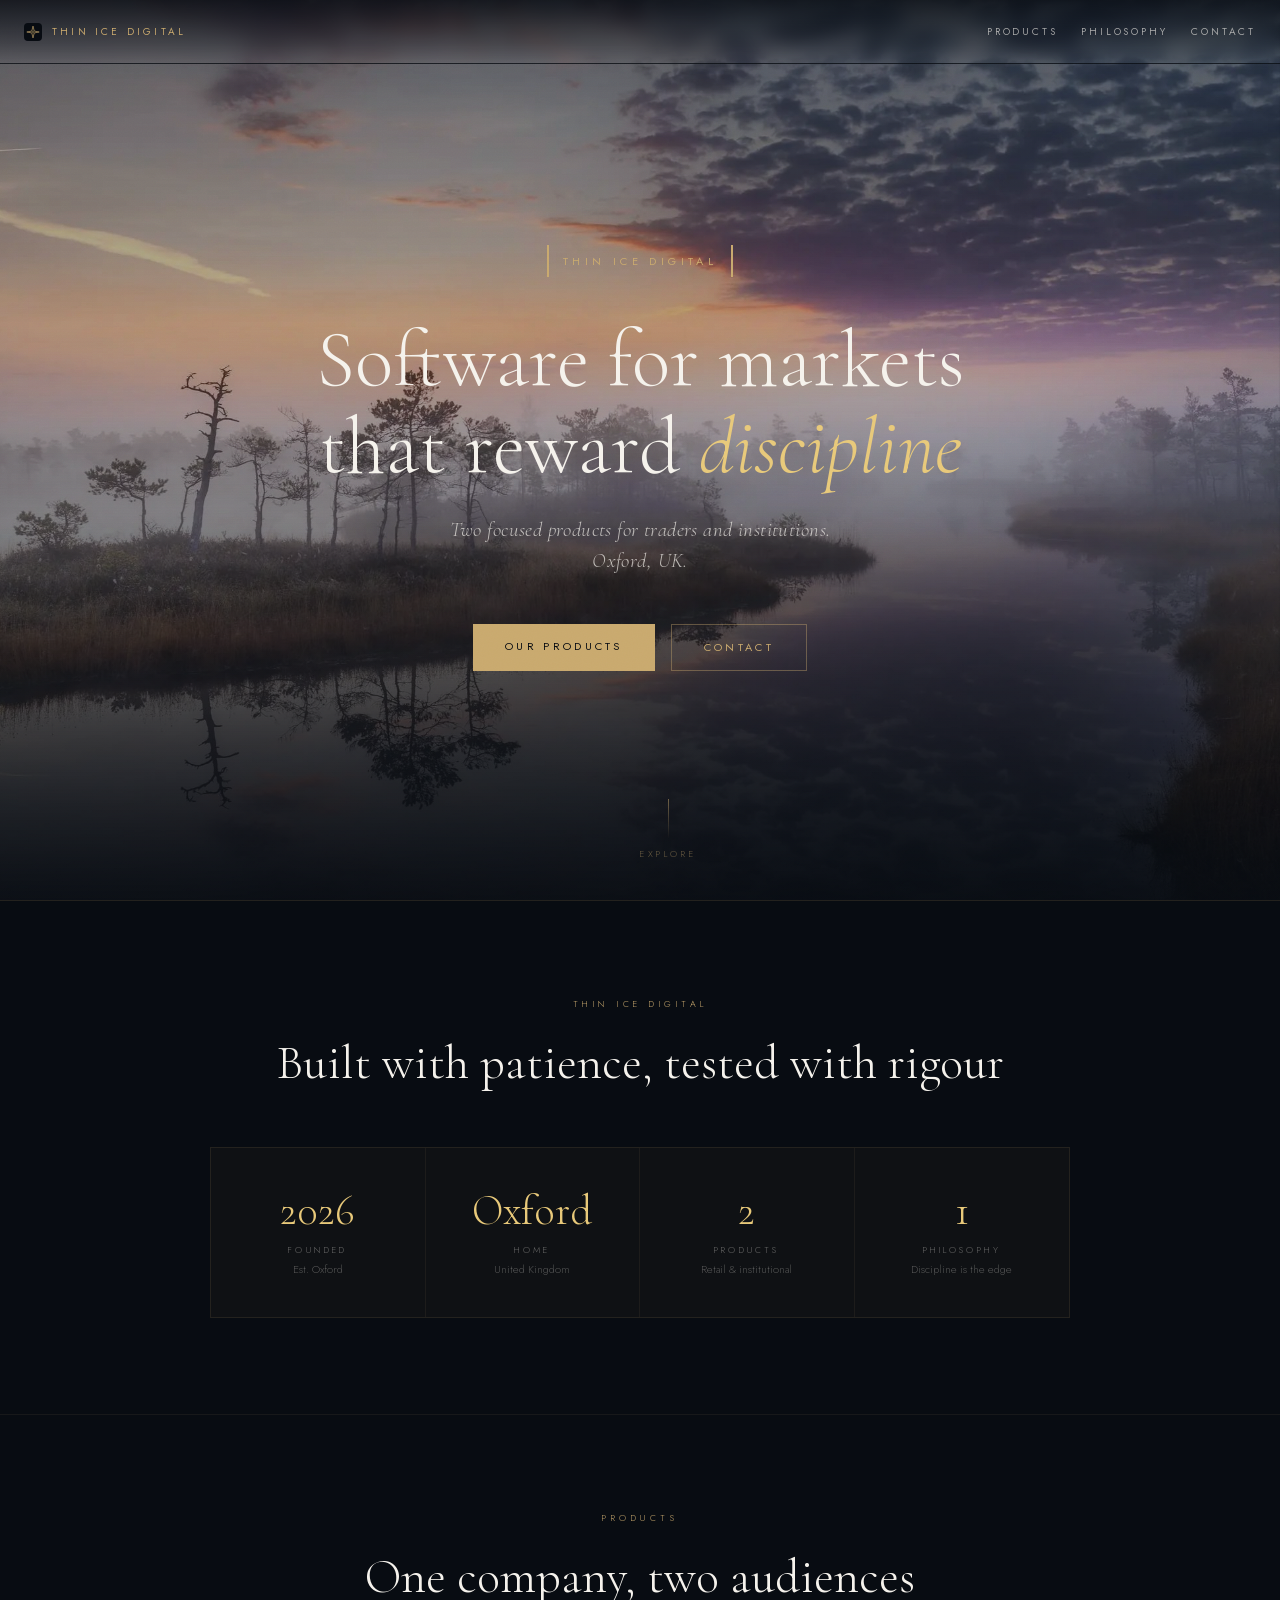
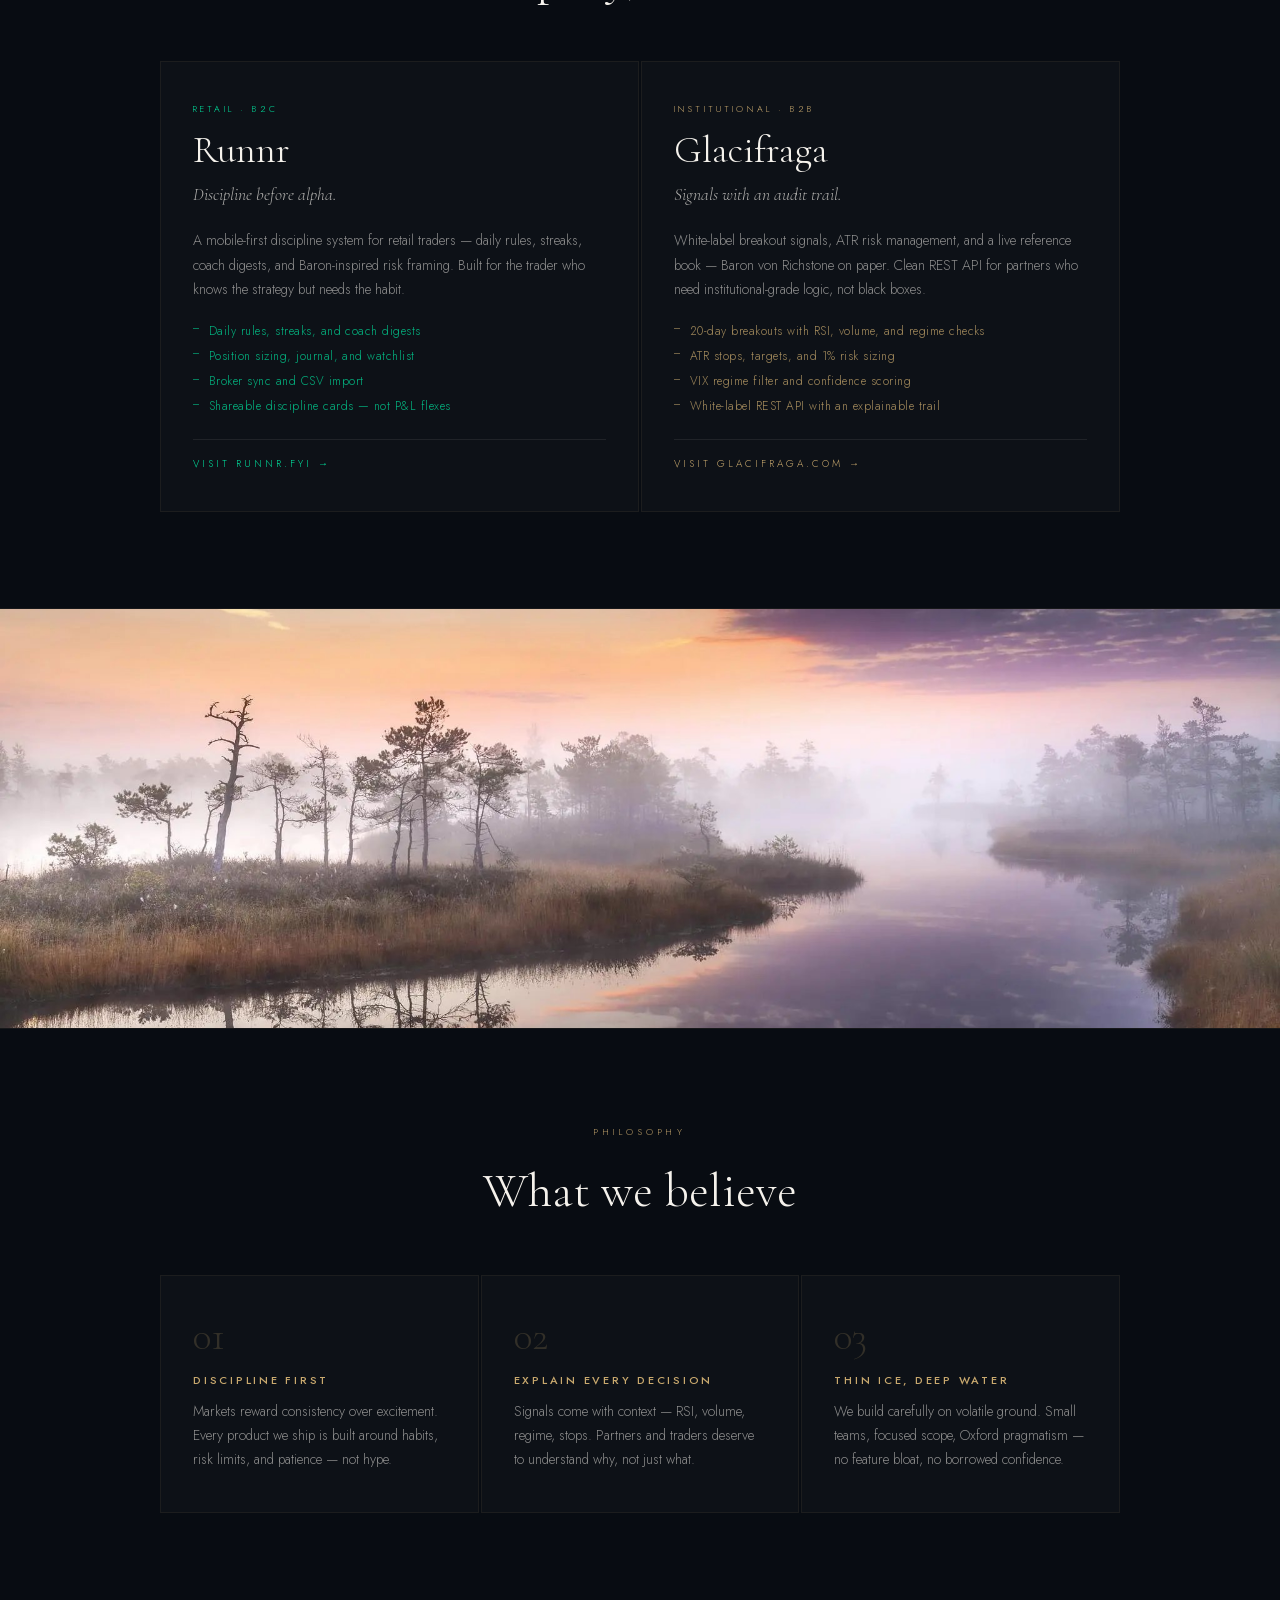
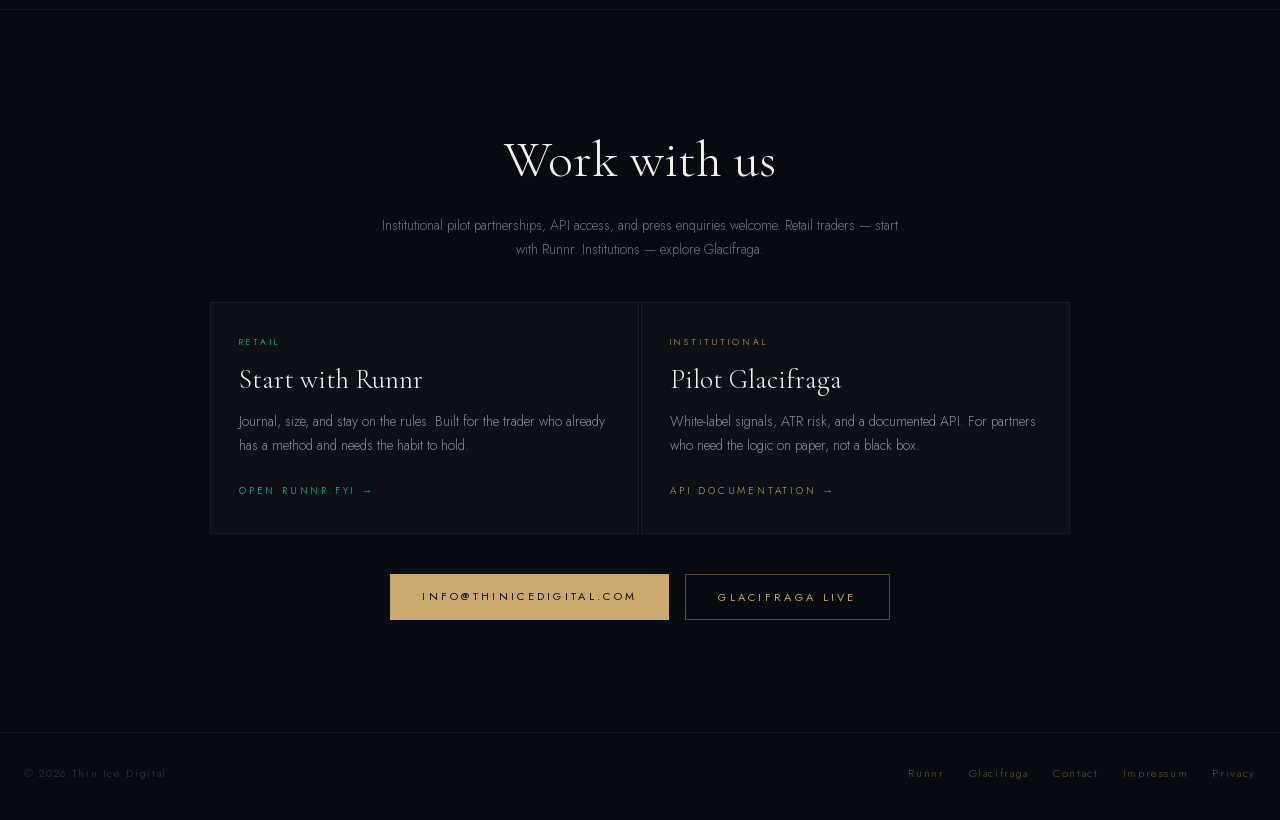
==== index.html @ bef0aa99 "Point Glacifraga links at glacifraga.com Replace the Railway staging hostname with the new product d" ====
<!DOCTYPE html>
<html lang="en">
<head>
<meta charset="UTF-8">
<meta name="viewport" content="width=device-width, initial-scale=1.0">
<title>Thin Ice Digital — Software for markets that reward discipline</title>
<meta name="description" content="Thin Ice Digital — Oxford, UK. Software for markets that reward discipline. Runnr for retail traders, Glacifraga for institutions.">
<link rel="canonical" href="https://thinicedigital.com/">
<meta name="theme-color" content="#080c12">
<meta property="og:type" content="website">
<meta property="og:site_name" content="Thin Ice Digital">
<meta property="og:title" content="Thin Ice Digital">
<meta property="og:description" content="Software for markets that reward discipline. Two focused products for traders and institutions. Oxford, UK.">
<meta property="og:url" content="https://thinicedigital.com/">
<meta property="og:image" content="https://thinicedigital.com/assets/kemeru-hero.png">
<meta name="twitter:card" content="summary_large_image">
<meta name="twitter:title" content="Thin Ice Digital">
<meta name="twitter:description" content="Software for markets that reward discipline. Runnr for retail traders, Glacifraga for institutions.">
<meta name="twitter:image" content="https://thinicedigital.com/assets/kemeru-hero.png">
<link rel="icon" href="assets/favicon.svg" type="image/svg+xml">
<link rel="apple-touch-icon" href="assets/favicon.svg">
<link rel="stylesheet" href="css/fonts.css">
<link rel="stylesheet" href="css/site.css">
<script type="application/ld+json">
{
  "@context": "https://schema.org",
  "@type": "Organization",
  "name": "Thin Ice Digital",
  "url": "https://thinicedigital.com",
  "email": "info@thinicedigital.com",
  "address": {
    "@type": "PostalAddress",
    "addressLocality": "Oxford",
    "addressCountry": "GB"
  },
  "description": "Software for markets that reward discipline. Runnr for retail traders, Glacifraga for institutions.",
  "sameAs": ["https://runnr.fyi", "https://glacifraga.com"]
}
</script>
</head>
<body>
<a class="skip" href="#main">Skip to content</a>
<div class="grain" aria-hidden="true"></div>

<header class="site-header">
  <a class="brand" href="index.html">
    <span class="brand-mark" aria-hidden="true"></span>
    <span class="brand-text">Thin Ice Digital</span>
  </a>
  <nav class="site-nav" aria-label="Primary">
    <a href="#products">Products</a>
    <a href="#philosophy">Philosophy</a>
    <a href="#contact">Contact</a>
  </nav>
</header>

<main id="main">
<div class="hero">
  <div class="hero-bg" style="background-image:url('assets/kemeru-hero.png')"></div>
  <div class="hero-overlay"></div>
  <div class="hero-content">
    <div class="logo-line">
      <div class="logo-mark"></div>
      <div class="logo-text">Thin Ice Digital</div>
      <div class="logo-mark"></div>
    </div>
    <h1>Software for markets<br>that reward <em>discipline</em></h1>
    <p class="tagline">Two focused products for traders and institutions.<br>Oxford, UK.</p>
    <div class="cta-row">
      <a href="#products" class="btn-primary">Our Products</a>
      <a href="mailto:info@thinicedigital.com" class="btn-secondary">Contact</a>
    </div>
  </div>
  <div class="scroll-hint">
    <div class="scroll-line"></div>
    <span>Explore</span>
  </div>
</div>

<section class="stats-section">
  <p class="section-label">Thin Ice Digital</p>
  <h2 class="section-title">Built with patience, tested with rigour</h2>
  <div class="stats-grid">
    <div class="stat-card">
      <div class="stat-value">2026</div>
      <div class="stat-label">Founded</div>
      <div class="stat-sub">Est. Oxford</div>
    </div>
    <div class="stat-card">
      <div class="stat-value">Oxford</div>
      <div class="stat-label">Home</div>
      <div class="stat-sub">United Kingdom</div>
    </div>
    <div class="stat-card">
      <div class="stat-value">2</div>
      <div class="stat-label">Products</div>
      <div class="stat-sub">Retail &amp; institutional</div>
    </div>
    <div class="stat-card">
      <div class="stat-value">1</div>
      <div class="stat-label">Philosophy</div>
      <div class="stat-sub">Discipline is the edge</div>
    </div>
  </div>
</section>

<section class="products-section" id="products">
  <p class="section-label">Products</p>
  <h2 class="section-title">One company, two audiences</h2>
  <div class="products-grid">
    <article class="product-card runnr">
      <div class="product-audience">Retail · B2C</div>
      <h3 class="product-name">Runnr</h3>
      <p class="product-tagline">Discipline before alpha.</p>
      <p class="product-desc">A mobile-first discipline system for retail traders — daily rules, streaks, coach digests, and Baron-inspired risk framing. Built for the trader who knows the strategy but needs the habit.</p>
      <ul class="feature-list">
        <li>Daily rules, streaks, and coach digests</li>
        <li>Position sizing, journal, and watchlist</li>
        <li>Broker sync and CSV import</li>
        <li>Shareable discipline cards — not P&amp;L flexes</li>
      </ul>
      <a href="https://runnr.fyi" class="product-link" target="_blank" rel="noopener">Visit runnr.fyi →</a>
    </article>
    <article class="product-card glacifraga">
      <div class="product-audience">Institutional · B2B</div>
      <h3 class="product-name">Glacifraga</h3>
      <p class="product-tagline">Signals with an audit trail.</p>
      <p class="product-desc">White-label breakout signals, ATR risk management, and a live reference book — Baron von Richstone on paper. Clean REST API for partners who need institutional-grade logic, not black boxes.</p>
      <ul class="feature-list">
        <li>20-day breakouts with RSI, volume, and regime checks</li>
        <li>ATR stops, targets, and 1% risk sizing</li>
        <li>VIX regime filter and confidence scoring</li>
        <li>White-label REST API with an explainable trail</li>
      </ul>
      <a href="https://glacifraga.com" class="product-link" target="_blank" rel="noopener">Visit glacifraga.com →</a>
    </article>
  </div>
</section>

<section class="visual-band" aria-label="Ķemeru tīreļa purvs">
  <div class="visual-band-bg" style="background-image:url('assets/kemeru-hero.png')"></div>
</section>

<section class="philosophy-section" id="philosophy">
  <p class="section-label">Philosophy</p>
  <h2 class="section-title">What we believe</h2>
  <div class="philosophy-grid">
    <div class="philosophy-card">
      <div class="philosophy-number">01</div>
      <div class="philosophy-title">Discipline first</div>
      <p class="philosophy-desc">Markets reward consistency over excitement. Every product we ship is built around habits, risk limits, and patience — not hype.</p>
    </div>
    <div class="philosophy-card">
      <div class="philosophy-number">02</div>
      <div class="philosophy-title">Explain every decision</div>
      <p class="philosophy-desc">Signals come with context — RSI, volume, regime, stops. Partners and traders deserve to understand why, not just what.</p>
    </div>
    <div class="philosophy-card">
      <div class="philosophy-number">03</div>
      <div class="philosophy-title">Thin ice, deep water</div>
      <p class="philosophy-desc">We build carefully on volatile ground. Small teams, focused scope, Oxford pragmatism — no feature bloat, no borrowed confidence.</p>
    </div>
  </div>
</section>

<section class="cta-section" id="contact">
  <h2>Work with us</h2>
  <p>Institutional pilot partnerships, API access, and press enquiries welcome. Retail traders — start with Runnr. Institutions — explore Glacifraga.</p>
  <div class="lanes">
    <article class="lane retail">
      <div class="lane-kicker">Retail</div>
      <h3>Start with Runnr</h3>
      <p>Journal, size, and stay on the rules. Built for the trader who already has a method and needs the habit to hold.</p>
      <a class="lane-link" href="https://runnr.fyi" target="_blank" rel="noopener">Open runnr.fyi →</a>
    </article>
    <article class="lane inst">
      <div class="lane-kicker">Institutional</div>
      <h3>Pilot Glacifraga</h3>
      <p>White-label signals, ATR risk, and a documented API. For partners who need the logic on paper, not a black box.</p>
      <a class="lane-link" href="https://glacifraga.com/docs" target="_blank" rel="noopener">API documentation →</a>
    </article>
  </div>
  <div class="cta-row is-static">
    <a href="mailto:info@thinicedigital.com" class="btn-primary">info@thinicedigital.com</a>
    <a href="https://glacifraga.com" class="btn-secondary" target="_blank" rel="noopener">Glacifraga live</a>
  </div>
</section>
</main>

<footer>
  <span>&copy; 2026 Thin Ice Digital</span>
  <div class="footer-links">
    <a href="https://runnr.fyi" target="_blank" rel="noopener">Runnr</a>
    <a href="https://glacifraga.com" target="_blank" rel="noopener">Glacifraga</a>
    <a href="mailto:info@thinicedigital.com">Contact</a>
    <a href="impressum.html">Impressum</a>
    <a href="privacy.html">Privacy</a>
  </div>
</footer>

</body>
</html>
---- css/fonts.css ----
/* latin-ext */
@font-face {
  font-family: 'Cormorant Garamond';
  font-style: italic;
  font-weight: 300;
  font-display: swap;
  src: url(../fonts/cormorant-300-italic-latin-ext.woff2) format('woff2');
  unicode-range: U+0100-02BA, U+02BD-02C5, U+02C7-02CC, U+02CE-02D7, U+02DD-02FF, U+0304, U+0308, U+0329, U+1D00-1DBF, U+1E00-1E9F, U+1EF2-1EFF, U+2020, U+20A0-20AB, U+20AD-20C0, U+2113, U+2C60-2C7F, U+A720-A7FF;
}
/* latin */
@font-face {
  font-family: 'Cormorant Garamond';
  font-style: italic;
  font-weight: 300;
  font-display: swap;
  src: url(../fonts/cormorant-300-italic-latin.woff2) format('woff2');
  unicode-range: U+0000-00FF, U+0131, U+0152-0153, U+02BB-02BC, U+02C6, U+02DA, U+02DC, U+0304, U+0308, U+0329, U+2000-206F, U+20AC, U+2122, U+2191, U+2193, U+2212, U+2215, U+FEFF, U+FFFD;
}
/* latin-ext */
@font-face {
  font-family: 'Cormorant Garamond';
  font-style: italic;
  font-weight: 400;
  font-display: swap;
  src: url(../fonts/cormorant-400-italic-latin-ext.woff2) format('woff2');
  unicode-range: U+0100-02BA, U+02BD-02C5, U+02C7-02CC, U+02CE-02D7, U+02DD-02FF, U+0304, U+0308, U+0329, U+1D00-1DBF, U+1E00-1E9F, U+1EF2-1EFF, U+2020, U+20A0-20AB, U+20AD-20C0, U+2113, U+2C60-2C7F, U+A720-A7FF;
}
/* latin */
@font-face {
  font-family: 'Cormorant Garamond';
  font-style: italic;
  font-weight: 400;
  font-display: swap;
  src: url(../fonts/cormorant-400-italic-latin.woff2) format('woff2');
  unicode-range: U+0000-00FF, U+0131, U+0152-0153, U+02BB-02BC, U+02C6, U+02DA, U+02DC, U+0304, U+0308, U+0329, U+2000-206F, U+20AC, U+2122, U+2191, U+2193, U+2212, U+2215, U+FEFF, U+FFFD;
}
/* latin-ext */
@font-face {
  font-family: 'Cormorant Garamond';
  font-style: normal;
  font-weight: 300;
  font-display: swap;
  src: url(../fonts/cormorant-300-latin-ext.woff2) format('woff2');
  unicode-range: U+0100-02BA, U+02BD-02C5, U+02C7-02CC, U+02CE-02D7, U+02DD-02FF, U+0304, U+0308, U+0329, U+1D00-1DBF, U+1E00-1E9F, U+1EF2-1EFF, U+2020, U+20A0-20AB, U+20AD-20C0, U+2113, U+2C60-2C7F, U+A720-A7FF;
}
/* latin */
@font-face {
  font-family: 'Cormorant Garamond';
  font-style: normal;
  font-weight: 300;
  font-display: swap;
  src: url(../fonts/cormorant-300-latin.woff2) format('woff2');
  unicode-range: U+0000-00FF, U+0131, U+0152-0153, U+02BB-02BC, U+02C6, U+02DA, U+02DC, U+0304, U+0308, U+0329, U+2000-206F, U+20AC, U+2122, U+2191, U+2193, U+2212, U+2215, U+FEFF, U+FFFD;
}
/* latin-ext */
@font-face {
  font-family: 'Cormorant Garamond';
  font-style: normal;
  font-weight: 400;
  font-display: swap;
  src: url(../fonts/cormorant-400-latin-ext.woff2) format('woff2');
  unicode-range: U+0100-02BA, U+02BD-02C5, U+02C7-02CC, U+02CE-02D7, U+02DD-02FF, U+0304, U+0308, U+0329, U+1D00-1DBF, U+1E00-1E9F, U+1EF2-1EFF, U+2020, U+20A0-20AB, U+20AD-20C0, U+2113, U+2C60-2C7F, U+A720-A7FF;
}
/* latin */
@font-face {
  font-family: 'Cormorant Garamond';
  font-style: normal;
  font-weight: 400;
  font-display: swap;
  src: url(../fonts/cormorant-400-latin.woff2) format('woff2');
  unicode-range: U+0000-00FF, U+0131, U+0152-0153, U+02BB-02BC, U+02C6, U+02DA, U+02DC, U+0304, U+0308, U+0329, U+2000-206F, U+20AC, U+2122, U+2191, U+2193, U+2212, U+2215, U+FEFF, U+FFFD;
}
/* latin-ext */
@font-face {
  font-family: 'Cormorant Garamond';
  font-style: normal;
  font-weight: 600;
  font-display: swap;
  src: url(../fonts/cormorant-600-latin-ext.woff2) format('woff2');
  unicode-range: U+0100-02BA, U+02BD-02C5, U+02C7-02CC, U+02CE-02D7, U+02DD-02FF, U+0304, U+0308, U+0329, U+1D00-1DBF, U+1E00-1E9F, U+1EF2-1EFF, U+2020, U+20A0-20AB, U+20AD-20C0, U+2113, U+2C60-2C7F, U+A720-A7FF;
}
/* latin */
@font-face {
  font-family: 'Cormorant Garamond';
  font-style: normal;
  font-weight: 600;
  font-display: swap;
  src: url(../fonts/cormorant-600-latin.woff2) format('woff2');
  unicode-range: U+0000-00FF, U+0131, U+0152-0153, U+02BB-02BC, U+02C6, U+02DA, U+02DC, U+0304, U+0308, U+0329, U+2000-206F, U+20AC, U+2122, U+2191, U+2193, U+2212, U+2215, U+FEFF, U+FFFD;
}
/* latin-ext */
@font-face {
  font-family: 'Jost';
  font-style: normal;
  font-weight: 300;
  font-display: swap;
  src: url(../fonts/jost-300-latin-ext.woff2) format('woff2');
  unicode-range: U+0100-02BA, U+02BD-02C5, U+02C7-02CC, U+02CE-02D7, U+02DD-02FF, U+0304, U+0308, U+0329, U+1D00-1DBF, U+1E00-1E9F, U+1EF2-1EFF, U+2020, U+20A0-20AB, U+20AD-20C0, U+2113, U+2C60-2C7F, U+A720-A7FF;
}
/* latin */
@font-face {
  font-family: 'Jost';
  font-style: normal;
  font-weight: 300;
  font-display: swap;
  src: url(../fonts/jost-300-latin.woff2) format('woff2');
  unicode-range: U+0000-00FF, U+0131, U+0152-0153, U+02BB-02BC, U+02C6, U+02DA, U+02DC, U+0304, U+0308, U+0329, U+2000-206F, U+20AC, U+2122, U+2191, U+2193, U+2212, U+2215, U+FEFF, U+FFFD;
}
/* latin-ext */
@font-face {
  font-family: 'Jost';
  font-style: normal;
  font-weight: 400;
  font-display: swap;
  src: url(../fonts/jost-400-latin-ext.woff2) format('woff2');
  unicode-range: U+0100-02BA, U+02BD-02C5, U+02C7-02CC, U+02CE-02D7, U+02DD-02FF, U+0304, U+0308, U+0329, U+1D00-1DBF, U+1E00-1E9F, U+1EF2-1EFF, U+2020, U+20A0-20AB, U+20AD-20C0, U+2113, U+2C60-2C7F, U+A720-A7FF;
}
/* latin */
@font-face {
  font-family: 'Jost';
  font-style: normal;
  font-weight: 400;
  font-display: swap;
  src: url(../fonts/jost-400-latin.woff2) format('woff2');
  unicode-range: U+0000-00FF, U+0131, U+0152-0153, U+02BB-02BC, U+02C6, U+02DA, U+02DC, U+0304, U+0308, U+0329, U+2000-206F, U+20AC, U+2122, U+2191, U+2193, U+2212, U+2215, U+FEFF, U+FFFD;
}
/* latin-ext */
@font-face {
  font-family: 'Jost';
  font-style: normal;
  font-weight: 500;
  font-display: swap;
  src: url(../fonts/jost-500-latin-ext.woff2) format('woff2');
  unicode-range: U+0100-02BA, U+02BD-02C5, U+02C7-02CC, U+02CE-02D7, U+02DD-02FF, U+0304, U+0308, U+0329, U+1D00-1DBF, U+1E00-1E9F, U+1EF2-1EFF, U+2020, U+20A0-20AB, U+20AD-20C0, U+2113, U+2C60-2C7F, U+A720-A7FF;
}
/* latin */
@font-face {
  font-family: 'Jost';
  font-style: normal;
  font-weight: 500;
  font-display: swap;
  src: url(../fonts/jost-500-latin.woff2) format('woff2');
  unicode-range: U+0000-00FF, U+0131, U+0152-0153, U+02BB-02BC, U+02C6, U+02DA, U+02DC, U+0304, U+0308, U+0329, U+2000-206F, U+20AC, U+2122, U+2191, U+2193, U+2212, U+2215, U+FEFF, U+FFFD;
}
---- css/site.css ----
*,*::before,*::after{margin:0;padding:0;box-sizing:border-box}
:root{
  --gold:#C9A96E;
  --gold-light:#E8C97A;
  --gold-dim:rgba(201,169,110,0.15);
  --gold-line:rgba(201,169,110,0.14);
  --white:#F5F2EC;
  --white-dim:rgba(245,242,236,0.7);
  --muted:rgba(245,242,236,0.55);
  --faint:rgba(245,242,236,0.28);
  --runnr:#00e5a0;
  --bg:#080c12;
  --header-h:64px;
}
html{scroll-behavior:smooth}
body{
  font-family:"Jost",sans-serif;
  font-weight:300;
  background:var(--bg);
  color:var(--white);
  min-height:100vh;
  overflow-x:hidden;
  line-height:1.5;
}
img{max-width:100%;display:block}
a{color:inherit}
.skip{
  position:absolute;
  left:1rem;top:-40px;
  background:var(--gold);
  color:var(--bg);
  padding:8px 14px;
  z-index:100;
  font-size:12px;
  letter-spacing:0.12em;
  text-transform:uppercase;
  text-decoration:none;
}
.skip:focus{top:1rem}
.grain{
  position:fixed;inset:0;
  pointer-events:none;
  z-index:25;
  opacity:0.045;
  mix-blend-mode:overlay;
  background-image:url("data:image/svg+xml;utf8,<svg xmlns='http://www.w3.org/2000/svg' width='180' height='180'><filter id='n'><feTurbulence type='fractalNoise' baseFrequency='0.8' numOctaves='2' stitchTiles='stitch'/></filter><rect width='100%' height='100%' filter='url(%23n)'/></svg>");
}
.site-header{
  position:fixed;top:0;left:0;right:0;
  z-index:30;
  height:var(--header-h);
  display:flex;
  align-items:center;
  justify-content:space-between;
  padding:0 1.5rem;
  background:linear-gradient(to bottom,rgba(8,12,18,0.78),rgba(8,12,18,0.28) 70%,transparent);
  backdrop-filter:blur(8px);
  -webkit-backdrop-filter:blur(8px);
  border-bottom:1px solid transparent;
}
body:has(.page-main) .site-header{
  background:rgba(8,12,18,0.94);
  border-bottom:1px solid var(--gold-line);
}
.brand{
  display:flex;align-items:center;gap:10px;
  text-decoration:none;color:var(--gold);
}
.brand-mark{
  width:18px;height:18px;
  background:url("../assets/favicon.svg") center/contain no-repeat;
}
.brand-text{
  font-size:10px;font-weight:400;
  letter-spacing:0.32em;text-transform:uppercase;
}
.site-nav{display:flex;align-items:center;gap:1.5rem}
.site-nav a{
  font-size:10px;font-weight:400;
  letter-spacing:0.28em;text-transform:uppercase;
  color:rgba(245,242,236,0.62);
  text-decoration:none;
  transition:color 0.2s;
}
.site-nav a:hover,.site-nav a:focus-visible{color:var(--gold)}
.hero{
  position:relative;
  min-height:100vh;
  display:flex;flex-direction:column;
  justify-content:center;align-items:center;
  text-align:center;
  padding:calc(var(--header-h) + 2rem) 2rem 5rem;
}
.hero-bg{
  position:fixed;inset:0;
  background-size:cover;
  background-position:center 32%;
  z-index:0;
}
.hero-overlay{
  position:fixed;inset:0;
  background:linear-gradient(to bottom,
    rgba(8,12,18,0.48) 0%,
    rgba(8,12,18,0.28) 36%,
    rgba(8,12,18,0.68) 72%,
    rgba(8,12,18,0.97) 100%);
  z-index:1;
}
.hero-content{position:relative;z-index:2;max-width:780px}
.logo-line{
  display:flex;align-items:center;justify-content:center;gap:14px;
  margin-bottom:2.5rem;
  opacity:0;animation:fadeUp 1.2s ease forwards 0.3s;
}
.logo-mark{width:2px;height:32px;background:var(--gold)}
.logo-text{
  font-weight:400;font-size:11px;
  letter-spacing:0.4em;text-transform:uppercase;color:var(--gold);
}
h1{
  font-family:"Cormorant Garamond",serif;
  font-weight:300;
  font-size:clamp(2.6rem,6.5vw,5rem);
  line-height:1.08;
  color:var(--white);
  margin-bottom:1.5rem;
  opacity:0;animation:fadeUp 1.2s ease forwards 0.6s;
}
h1 em{font-style:italic;color:var(--gold-light)}
.tagline{
  font-family:"Cormorant Garamond",serif;
  font-style:italic;font-weight:300;
  font-size:clamp(1rem,2vw,1.3rem);
  color:var(--white-dim);
  margin-bottom:3rem;
  letter-spacing:0.02em;
  opacity:0;animation:fadeUp 1.2s ease forwards 0.9s;
}
.cta-row{
  display:flex;gap:1rem;justify-content:center;flex-wrap:wrap;
  opacity:0;animation:fadeUp 1.2s ease forwards 1.2s;
}
.cta-row.is-static{opacity:1;animation:none}
.btn-primary,.btn-secondary{
  font-family:"Jost",sans-serif;
  font-size:11px;font-weight:400;
  letter-spacing:0.3em;text-transform:uppercase;
  padding:14px 32px;
  cursor:pointer;text-decoration:none;
  display:inline-block;
  transition:background 0.3s,border-color 0.3s,transform 0.2s,color 0.3s;
}
.btn-primary{
  color:#080c12;background:var(--gold);border:none;
}
.btn-primary:hover,.btn-primary:focus-visible{
  background:var(--gold-light);transform:translateY(-1px);
}
.btn-secondary{
  color:var(--gold);background:transparent;
  border:1px solid rgba(201,169,110,0.4);
}
.btn-secondary:hover,.btn-secondary:focus-visible{
  border-color:var(--gold);background:var(--gold-dim);transform:translateY(-1px);
}
.scroll-hint{
  position:absolute;bottom:2.5rem;left:50%;
  transform:translateX(-50%);
  z-index:2;
  display:flex;flex-direction:column;align-items:center;gap:8px;
  opacity:0;animation:fadeUp 1.2s ease forwards 2s;
}
.scroll-hint span{
  font-size:9px;letter-spacing:0.4em;text-transform:uppercase;
  color:rgba(201,169,110,0.5);
}
.scroll-line{
  width:1px;height:40px;
  background:linear-gradient(to bottom,rgba(201,169,110,0.5),transparent);
  animation:scrollPulse 2s ease-in-out infinite;
}
section{position:relative;z-index:2;background:var(--bg)}
.section-label{
  font-size:9px;letter-spacing:0.5em;text-transform:uppercase;
  color:var(--gold);text-align:center;margin-bottom:1rem;
}
.section-title{
  font-family:"Cormorant Garamond",serif;
  font-weight:300;
  font-size:clamp(2rem,4vw,3rem);
  text-align:center;color:var(--white);margin-bottom:3rem;
}
.stats-section{padding:6rem 2rem;border-top:1px solid var(--gold-line)}
.stats-grid{
  display:grid;
  grid-template-columns:repeat(4,1fr);
  max-width:860px;margin:0 auto;
  border:1px solid var(--gold-line);
}
.stat-card{
  padding:2.5rem 1.5rem;text-align:center;
  background:rgba(201,169,110,0.03);
  border-right:1px solid rgba(201,169,110,0.08);
  transition:background 0.3s;
}
.stat-card:last-child{border-right:none}
.stat-card:hover{background:rgba(201,169,110,0.07)}
.stat-value{
  font-family:"Cormorant Garamond",serif;font-weight:300;
  font-size:clamp(1.8rem,4vw,2.6rem);
  color:var(--gold-light);line-height:1.15;margin-bottom:0.5rem;
}
.stat-label{
  font-size:9px;letter-spacing:0.35em;text-transform:uppercase;
  color:rgba(245,242,236,0.4);
}
.stat-sub{font-size:11px;color:rgba(245,242,236,0.3);margin-top:4px}
.products-section{padding:6rem 2rem;border-top:1px solid rgba(201,169,110,0.08)}
.products-grid{
  display:grid;
  grid-template-columns:repeat(auto-fit,minmax(280px,1fr));
  gap:2px;max-width:960px;margin:0 auto;
}
.product-card{
  padding:2.5rem 2rem;
  background:rgba(245,242,236,0.02);
  border:1px solid rgba(201,169,110,0.08);
  transition:background 0.3s,border-color 0.3s,transform 0.25s;
  display:flex;flex-direction:column;min-height:360px;
}
.product-card:hover{transform:translateY(-2px)}
.product-card.runnr:hover{border-color:rgba(0,229,160,0.35);background:rgba(0,229,160,0.04)}
.product-card.glacifraga:hover{border-color:rgba(201,169,110,0.35);background:rgba(201,169,110,0.05)}
.product-audience{font-size:9px;letter-spacing:0.35em;text-transform:uppercase;margin-bottom:1rem}
.product-card.runnr .product-audience{color:var(--runnr)}
.product-card.glacifraga .product-audience{color:var(--gold)}
.product-name{
  font-family:"Cormorant Garamond",serif;
  font-size:2.4rem;font-weight:300;line-height:1;margin-bottom:0.75rem;
}
.product-tagline{
  font-family:"Cormorant Garamond",serif;font-style:italic;
  color:var(--white-dim);margin-bottom:1.25rem;font-size:1.1rem;
}
.product-desc{
  font-size:14px;line-height:1.75;color:var(--muted);margin-bottom:1.25rem;
}
.feature-list{
  list-style:none;margin:0 0 1.5rem;
  display:flex;flex-direction:column;gap:0.45rem;flex:1;
}
.feature-list li{
  font-size:12px;letter-spacing:0.04em;color:rgba(245,242,236,0.5);
  padding-left:1rem;position:relative;
}
.feature-list li::before{
  content:"";position:absolute;left:0;top:0.55em;
  width:6px;height:1px;background:currentColor;opacity:0.7;
}
.product-card.runnr .feature-list li{color:rgba(0,229,160,0.72)}
.product-card.glacifraga .feature-list li{color:rgba(201,169,110,0.75)}
.product-link{
  font-size:10px;letter-spacing:0.3em;text-transform:uppercase;
  text-decoration:none;align-self:flex-start;
  padding-top:1rem;border-top:1px solid rgba(245,242,236,0.08);width:100%;
}
.product-card.runnr .product-link{color:var(--runnr)}
.product-card.glacifraga .product-link{color:var(--gold)}
.visual-band{
  position:relative;padding:0;
  border-top:1px solid rgba(201,169,110,0.08);
  overflow:hidden;min-height:420px;
}
.visual-band-bg{
  position:absolute;inset:0;
  background-size:cover;background-position:center 60%;
}
.philosophy-section{padding:6rem 2rem;border-top:1px solid rgba(201,169,110,0.08)}
.philosophy-grid{
  display:grid;grid-template-columns:repeat(auto-fit,minmax(220px,1fr));
  gap:2px;max-width:960px;margin:0 auto;
}
.philosophy-card{
  padding:2.5rem 2rem;
  background:rgba(245,242,236,0.02);
  border:1px solid rgba(201,169,110,0.08);
}
.philosophy-number{
  font-family:"Cormorant Garamond",serif;font-size:2.5rem;font-weight:300;
  color:rgba(201,169,110,0.2);line-height:1;margin-bottom:1rem;
}
.philosophy-title{
  font-size:11px;font-weight:500;letter-spacing:0.25em;
  text-transform:uppercase;color:var(--gold);margin-bottom:0.75rem;
}
.philosophy-desc{font-size:14px;line-height:1.7;color:var(--muted)}
.quote-section{padding:6rem 2rem;border-top:1px solid rgba(201,169,110,0.08);text-align:center}
blockquote{
  font-family:"Cormorant Garamond",serif;font-style:italic;font-weight:300;
  font-size:clamp(1.4rem,3vw,2rem);color:var(--white-dim);
  max-width:640px;margin:0 auto 1.5rem;line-height:1.5;
}
.quote-attr{font-size:9px;letter-spacing:0.4em;text-transform:uppercase;color:rgba(201,169,110,0.4)}
.cta-section{padding:7rem 2rem;border-top:1px solid rgba(201,169,110,0.08);text-align:center}
.cta-section h2{
  font-family:"Cormorant Garamond",serif;font-weight:300;
  font-size:clamp(2rem,4vw,3.2rem);margin-bottom:1rem;
}
.cta-section > p{
  font-size:14px;color:rgba(245,242,236,0.45);
  margin-bottom:2.5rem;max-width:520px;margin-left:auto;margin-right:auto;line-height:1.7;
}
.lanes{
  display:grid;grid-template-columns:repeat(auto-fit,minmax(240px,1fr));
  gap:2px;max-width:860px;margin:0 auto 2.5rem;text-align:left;
}
.lane{
  padding:2rem 1.75rem;
  background:rgba(245,242,236,0.02);
  border:1px solid rgba(201,169,110,0.08);
}
.lane-kicker{
  font-size:9px;letter-spacing:0.35em;text-transform:uppercase;
  margin-bottom:0.7rem;
}
.lane.retail .lane-kicker{color:var(--runnr)}
.lane.inst .lane-kicker{color:var(--gold)}
.lane h3{
  font-family:"Cormorant Garamond",serif;font-weight:300;
  font-size:1.7rem;margin-bottom:0.6rem;
}
.lane p{font-size:14px;line-height:1.7;color:var(--muted);margin-bottom:1.2rem}
.lane a.lane-link{
  font-size:10px;letter-spacing:0.28em;text-transform:uppercase;text-decoration:none;
}
.lane.retail .lane-link{color:var(--runnr)}
.lane.inst .lane-link{color:var(--gold)}
footer{
  position:relative;z-index:2;
  padding:2rem 1.5rem 2.4rem;
  border-top:1px solid rgba(201,169,110,0.08);
  display:flex;justify-content:space-between;align-items:center;
  flex-wrap:wrap;gap:1rem;background:var(--bg);
}
footer span{font-size:11px;color:rgba(245,242,236,0.2);letter-spacing:0.15em}
.footer-links{display:flex;gap:1.5rem;flex-wrap:wrap}
footer a{
  font-size:11px;color:rgba(201,169,110,0.45);
  text-decoration:none;letter-spacing:0.15em;transition:color 0.2s;
}
footer a:hover,footer a:focus-visible{color:var(--gold)}
.page-main{
  position:relative;z-index:2;
  padding:calc(var(--header-h) + 4rem) 1.5rem 5rem;
  max-width:720px;margin:0 auto;
}
.page-kicker{
  font-size:9px;letter-spacing:0.45em;text-transform:uppercase;
  color:var(--gold);margin-bottom:1rem;
}
.page-main h1{
  opacity:1;animation:none;
  font-size:clamp(2.2rem,5vw,3.4rem);
  margin-bottom:0.75rem;
}
.page-lead{
  font-family:"Cormorant Garamond",serif;font-style:italic;
  color:var(--white-dim);font-size:1.2rem;margin-bottom:2.5rem;
}
.legal h2{
  font-family:"Cormorant Garamond",serif;font-weight:300;
  font-size:1.6rem;margin:2.2rem 0 0.8rem;color:var(--gold-light);
}
.legal h3{
  font-size:11px;letter-spacing:0.22em;text-transform:uppercase;
  color:var(--gold);margin:1.4rem 0 0.5rem;font-weight:500;
}
.legal p,.legal li{font-size:15px;line-height:1.8;color:var(--muted);margin-bottom:0.85rem}
.legal ul{padding-left:1.2rem;margin-bottom:1rem}
.legal a{color:var(--gold);text-decoration:none}
.legal a:hover{color:var(--gold-light)}
.legal address{font-style:normal;color:var(--muted);line-height:1.8;margin-bottom:1rem}
.note{
  border:1px solid var(--gold-line);
  background:rgba(201,169,110,0.04);
  padding:1rem 1.1rem;margin:1.2rem 0 1.6rem;
  font-size:13px;color:rgba(245,242,236,0.55);line-height:1.7;
}
.error-page{text-align:center;padding-top:calc(var(--header-h) + 7rem);padding-bottom:7rem}
.error-page h1{animation:none;opacity:1;margin-bottom:1rem}
.error-page p{color:var(--muted);margin-bottom:2rem}
:focus-visible{outline:1px solid var(--gold);outline-offset:3px}
@media (max-width:720px){
  .stats-grid{grid-template-columns:1fr 1fr}
  .stat-card:nth-child(2n){border-right:none}
  .stat-card:nth-child(-n+2){border-bottom:1px solid rgba(201,169,110,0.08)}
  .site-nav{gap:0.9rem}
  .brand-text{letter-spacing:0.22em}
}
@media (max-width:520px){
  .site-header{padding:0 1rem}
  .site-nav a:nth-child(2){display:none}
  .hero{padding-left:1.2rem;padding-right:1.2rem}
}
@media (prefers-reduced-motion:reduce){
  html{scroll-behavior:auto}
  .logo-line,.hero-content h1,.tagline,.cta-row,.scroll-hint{animation:none;opacity:1}
  .scroll-line{animation:none}
  .product-card{transition:none}
}
@keyframes fadeUp{from{opacity:0;transform:translateY(20px)}to{opacity:1;transform:translateY(0)}}
@keyframes scrollPulse{0%,100%{opacity:0.5}50%{opacity:1}}
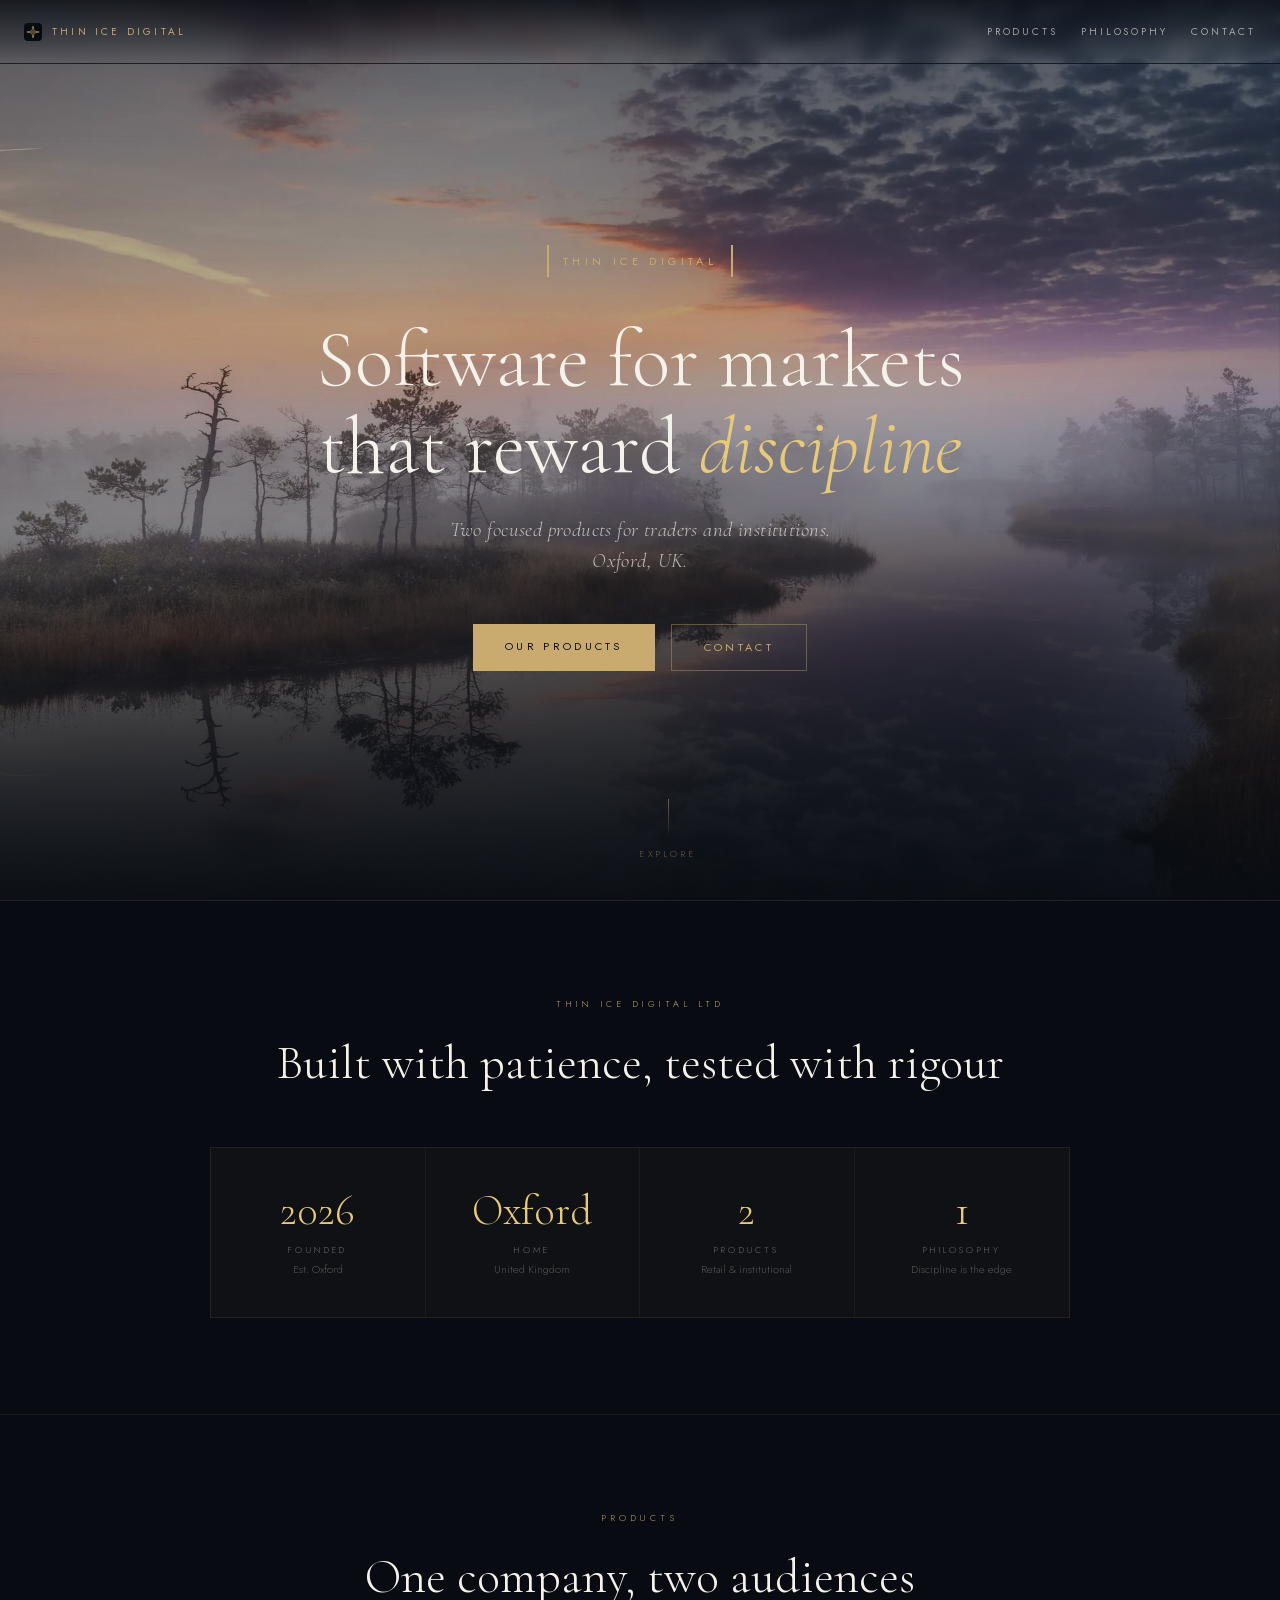
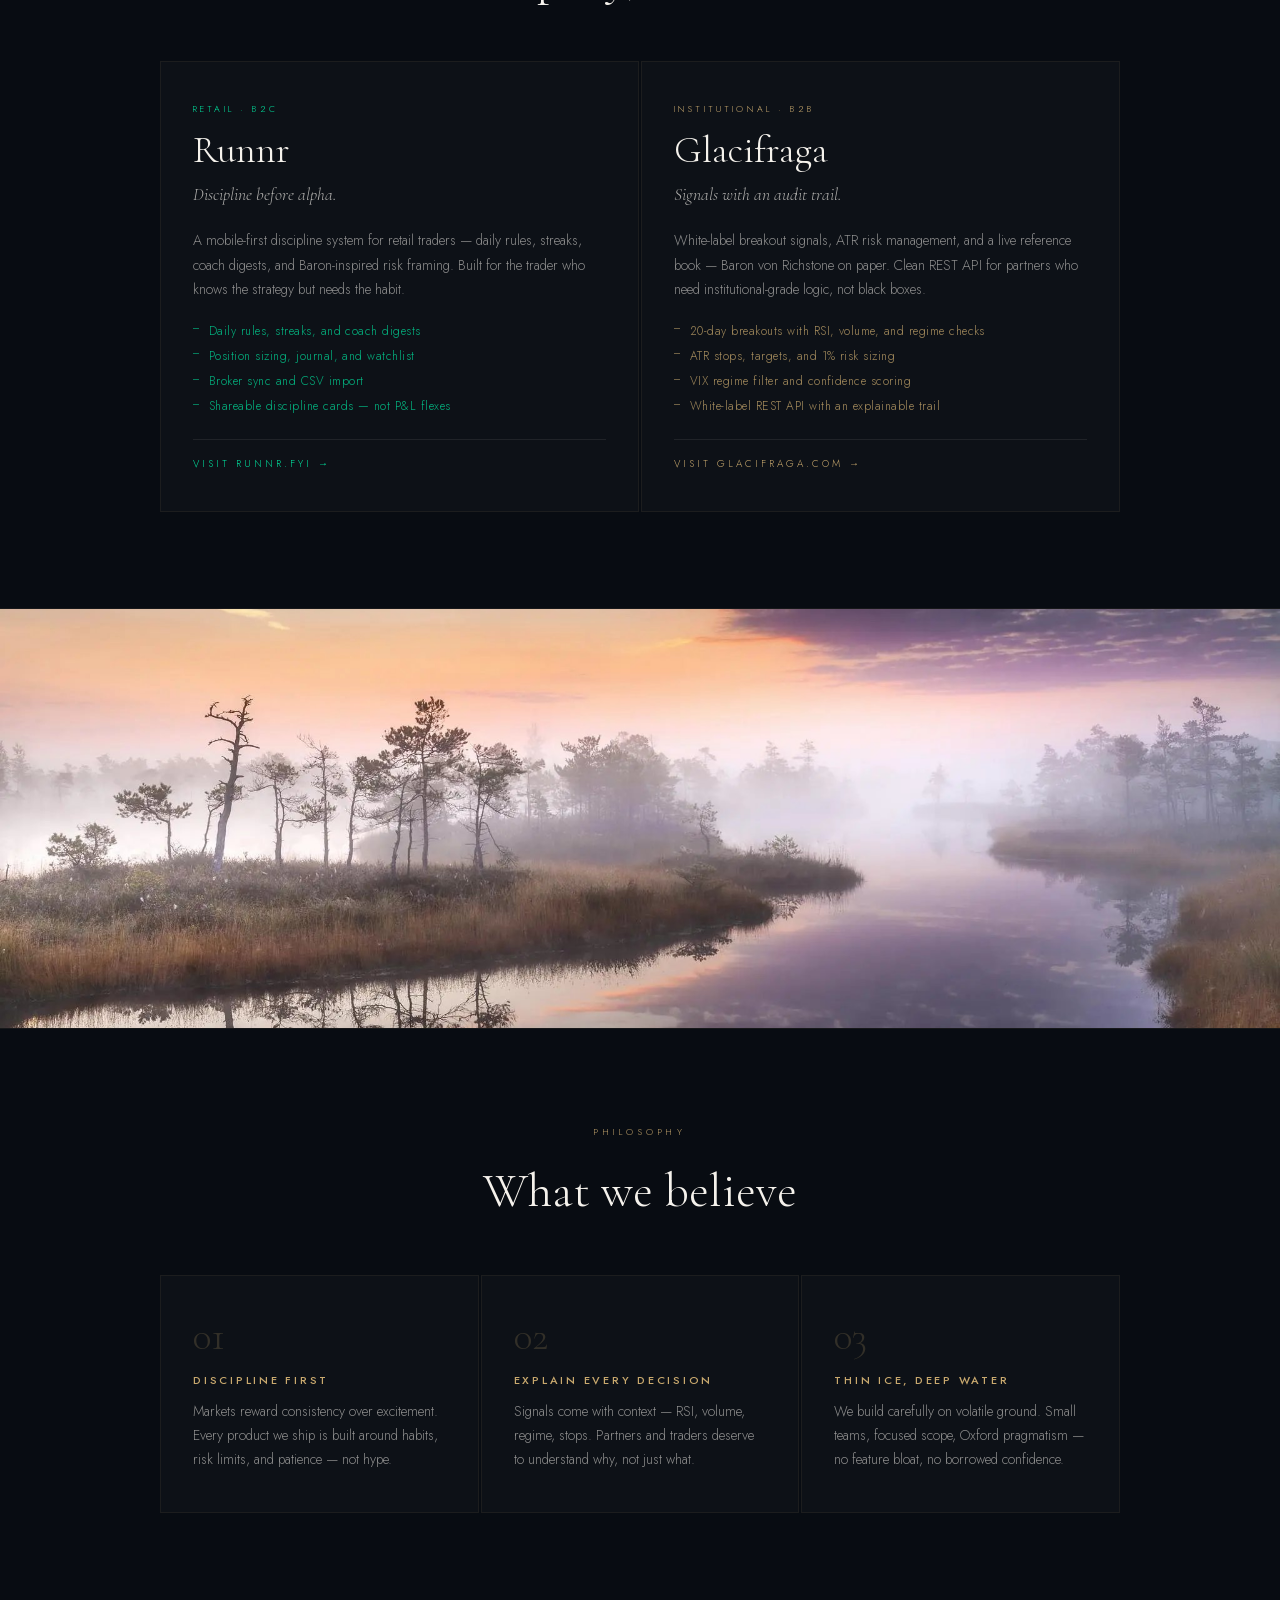
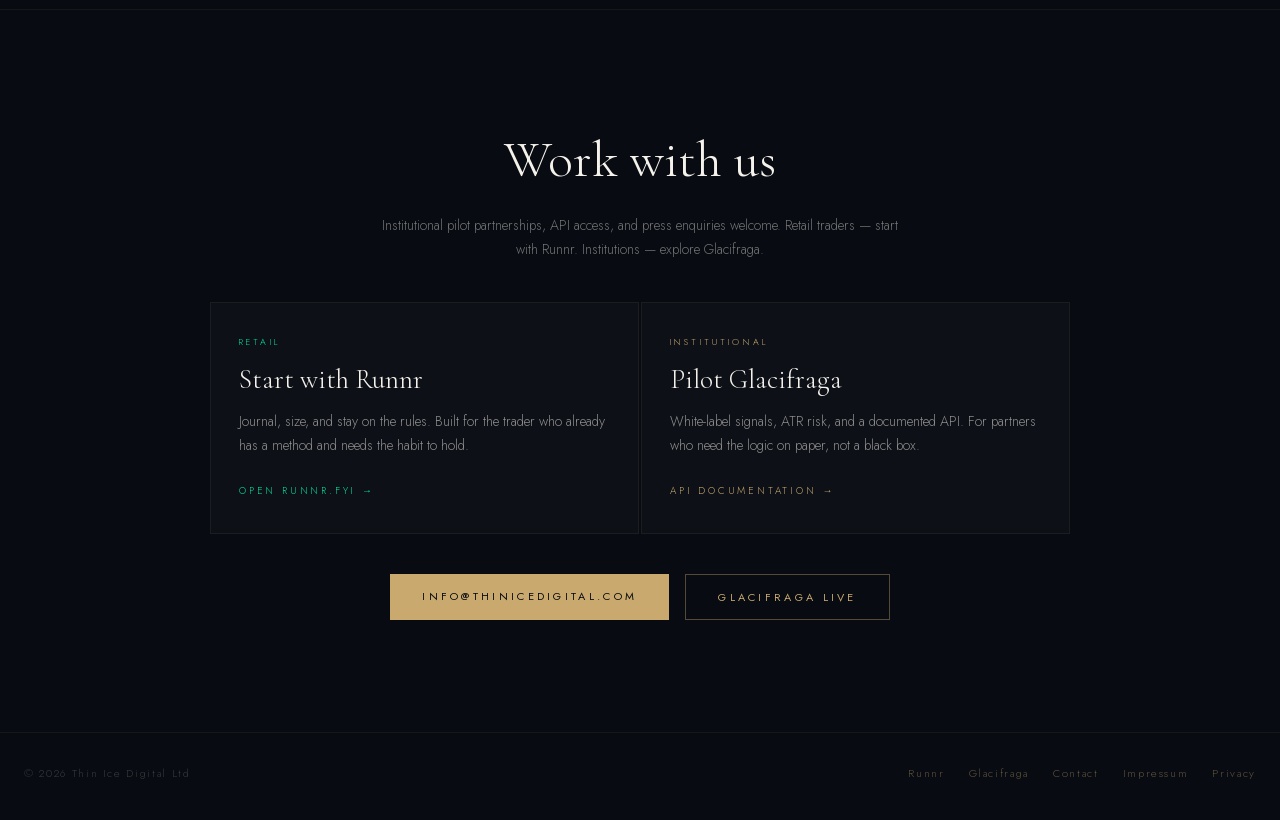
==== commit c129015c: "Use Thin Ice Digital Ltd on the company site Replace the old UG suffix with Ltd on the footer, legal" ====
--- a/index.html
+++ b/index.html
@@ -4,7 +4,7 @@
 <meta charset="UTF-8">
 <meta name="viewport" content="width=device-width, initial-scale=1.0">
 <title>Thin Ice Digital — Software for markets that reward discipline</title>
-<meta name="description" content="Thin Ice Digital — Oxford, UK. Software for markets that reward discipline. Runnr for retail traders, Glacifraga for institutions.">
+<meta name="description" content="Thin Ice Digital Ltd — Oxford, UK. Software for markets that reward discipline. Runnr for retail traders, Glacifraga for institutions.">
 <link rel="canonical" href="https://thinicedigital.com/">
 <meta name="theme-color" content="#080c12">
 <meta property="og:type" content="website">
@@ -25,7 +25,7 @@
 {
   "@context": "https://schema.org",
   "@type": "Organization",
-  "name": "Thin Ice Digital",
+  "name": "Thin Ice Digital Ltd",
   "url": "https://thinicedigital.com",
   "email": "info@thinicedigital.com",
   "address": {
@@ -78,7 +78,7 @@
 </div>
 
 <section class="stats-section">
-  <p class="section-label">Thin Ice Digital</p>
+  <p class="section-label">Thin Ice Digital Ltd</p>
   <h2 class="section-title">Built with patience, tested with rigour</h2>
   <div class="stats-grid">
     <div class="stat-card">
@@ -188,7 +188,7 @@
 </main>
 
 <footer>
-  <span>&copy; 2026 Thin Ice Digital</span>
+  <span>&copy; 2026 Thin Ice Digital Ltd</span>
   <div class="footer-links">
     <a href="https://runnr.fyi" target="_blank" rel="noopener">Runnr</a>
     <a href="https://glacifraga.com" target="_blank" rel="noopener">Glacifraga</a>
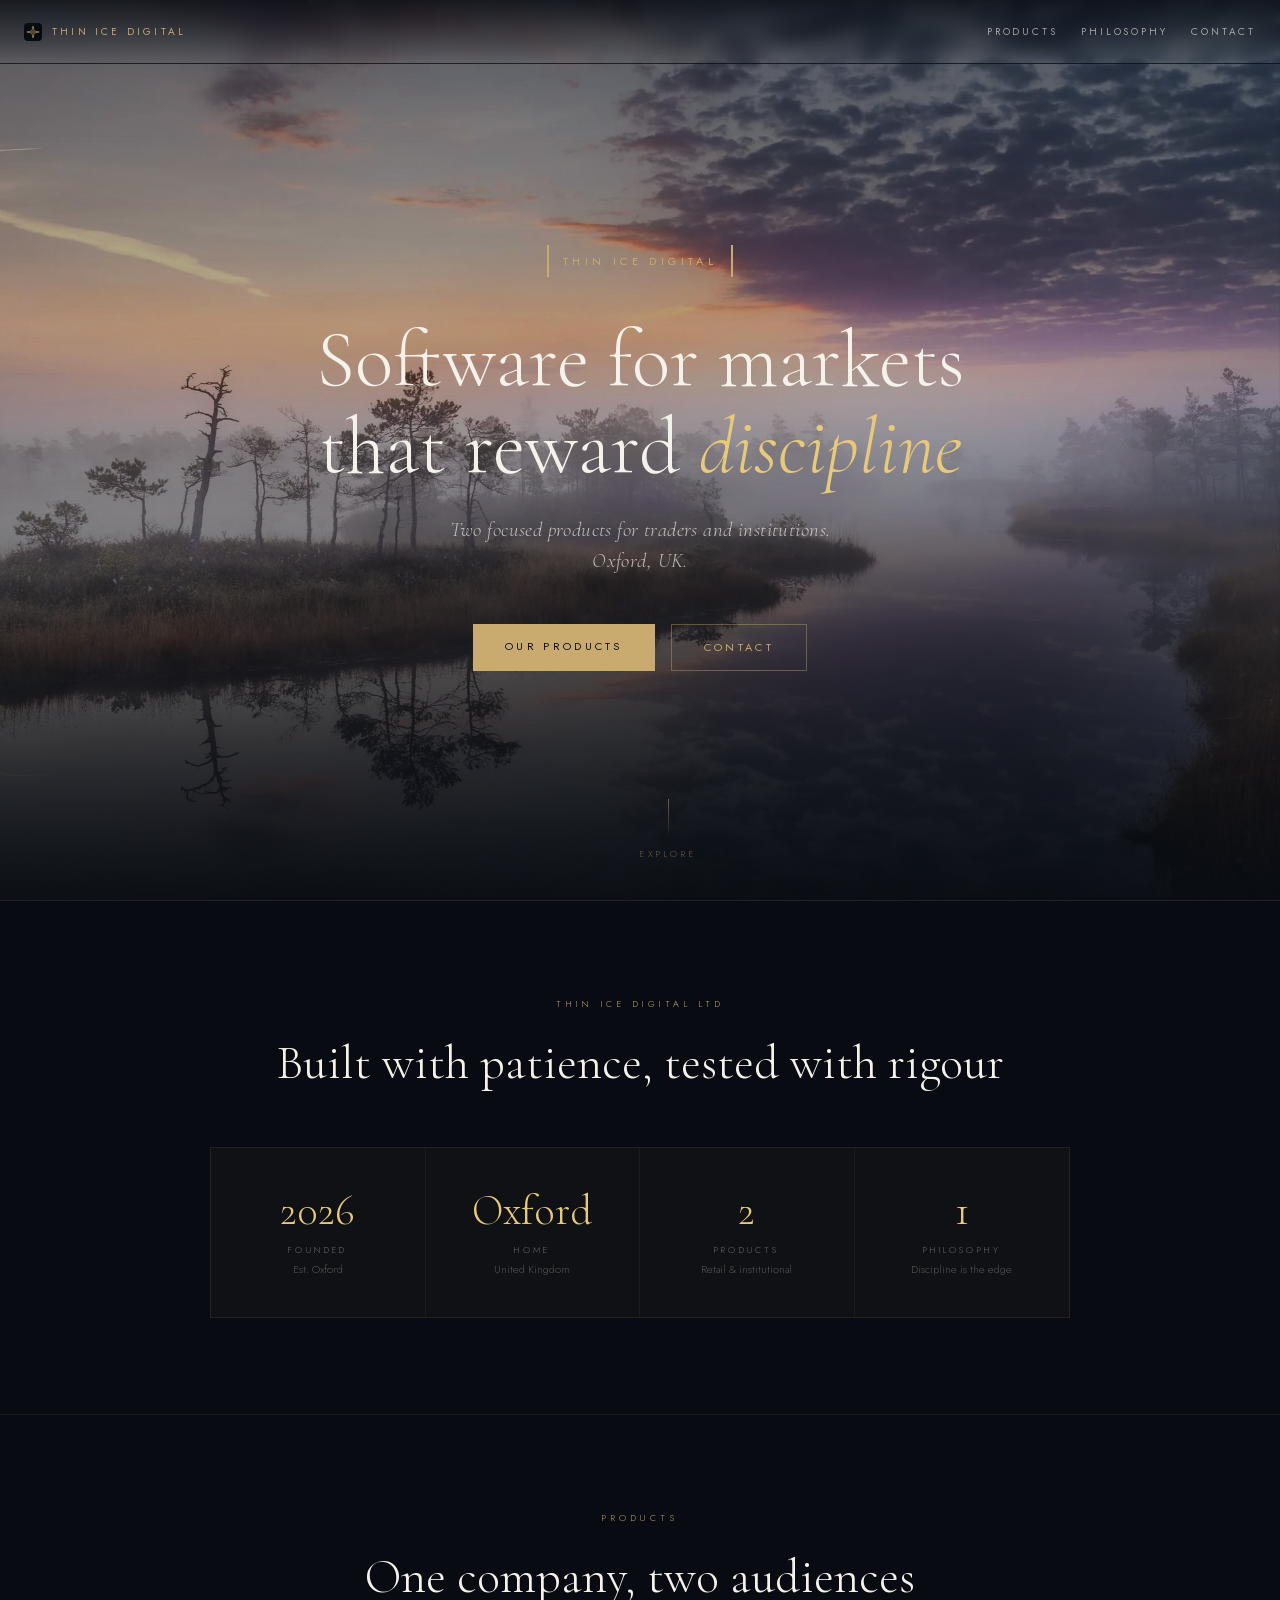
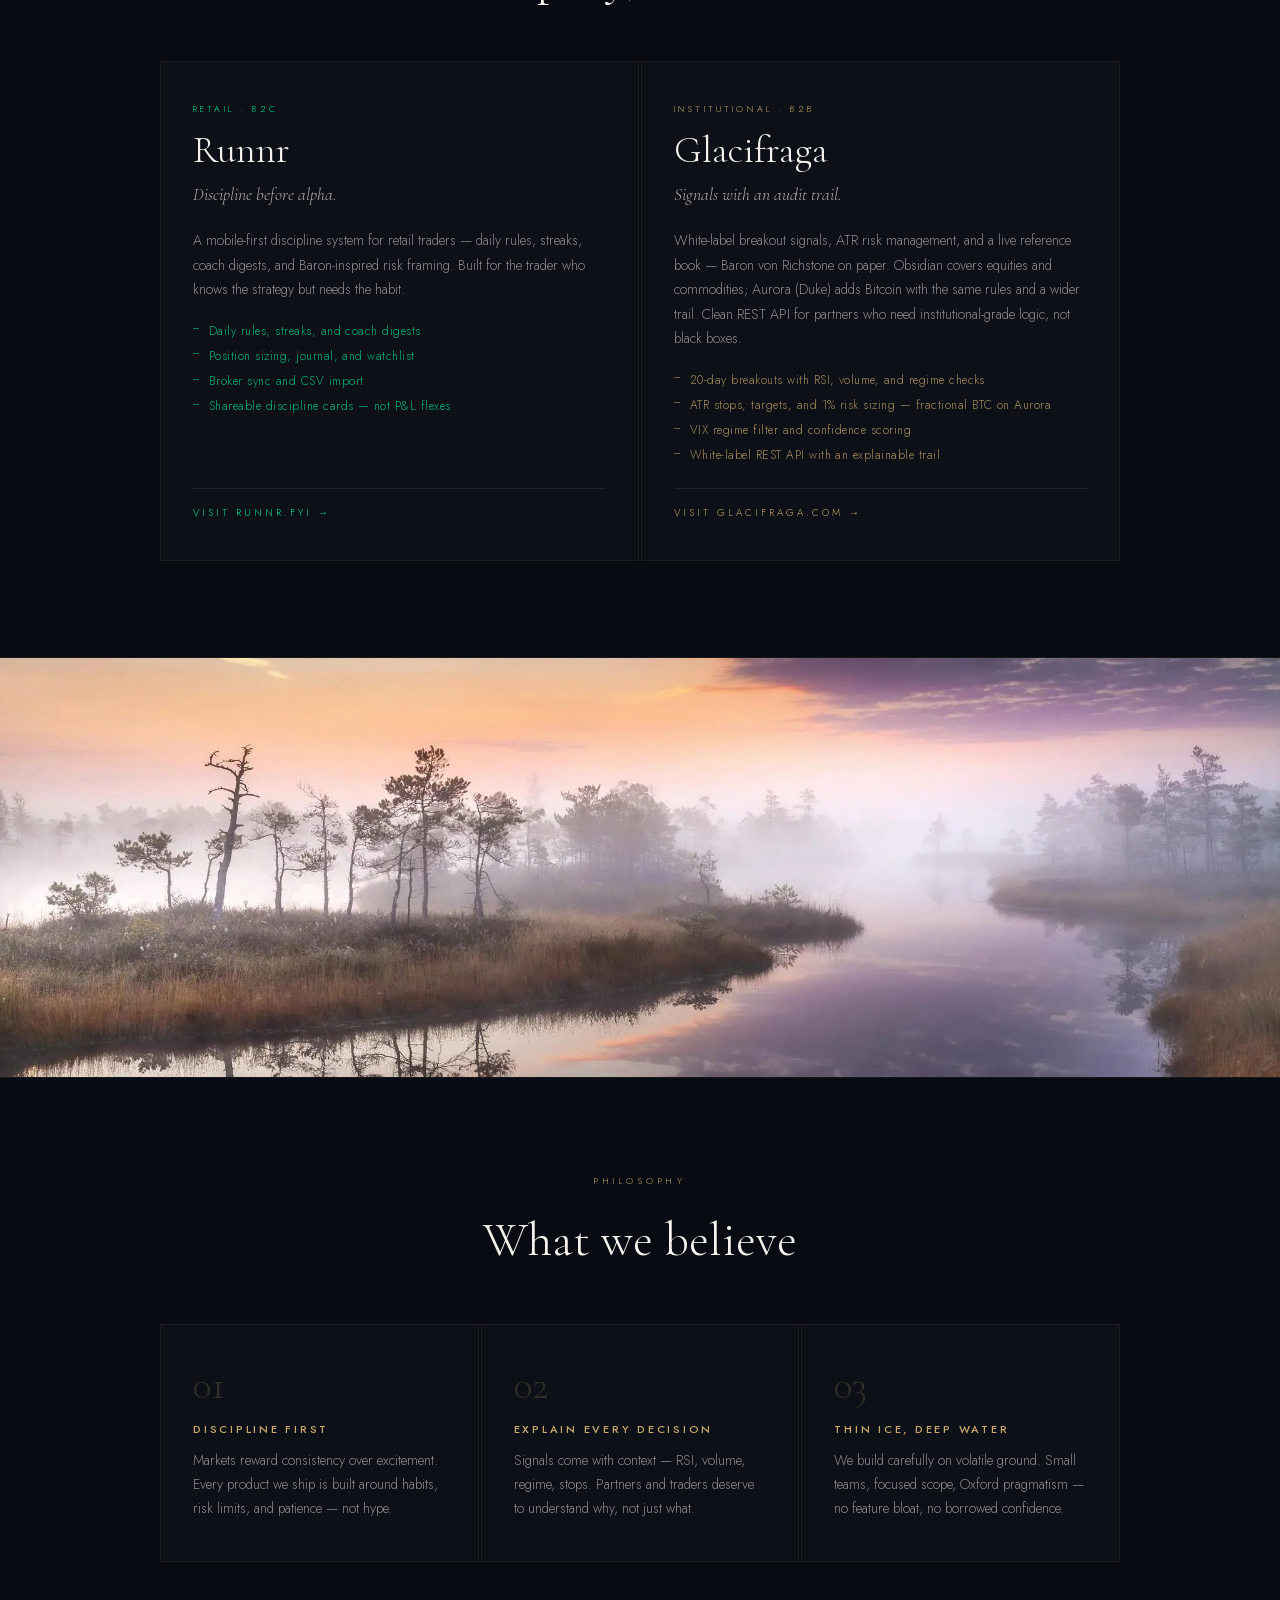
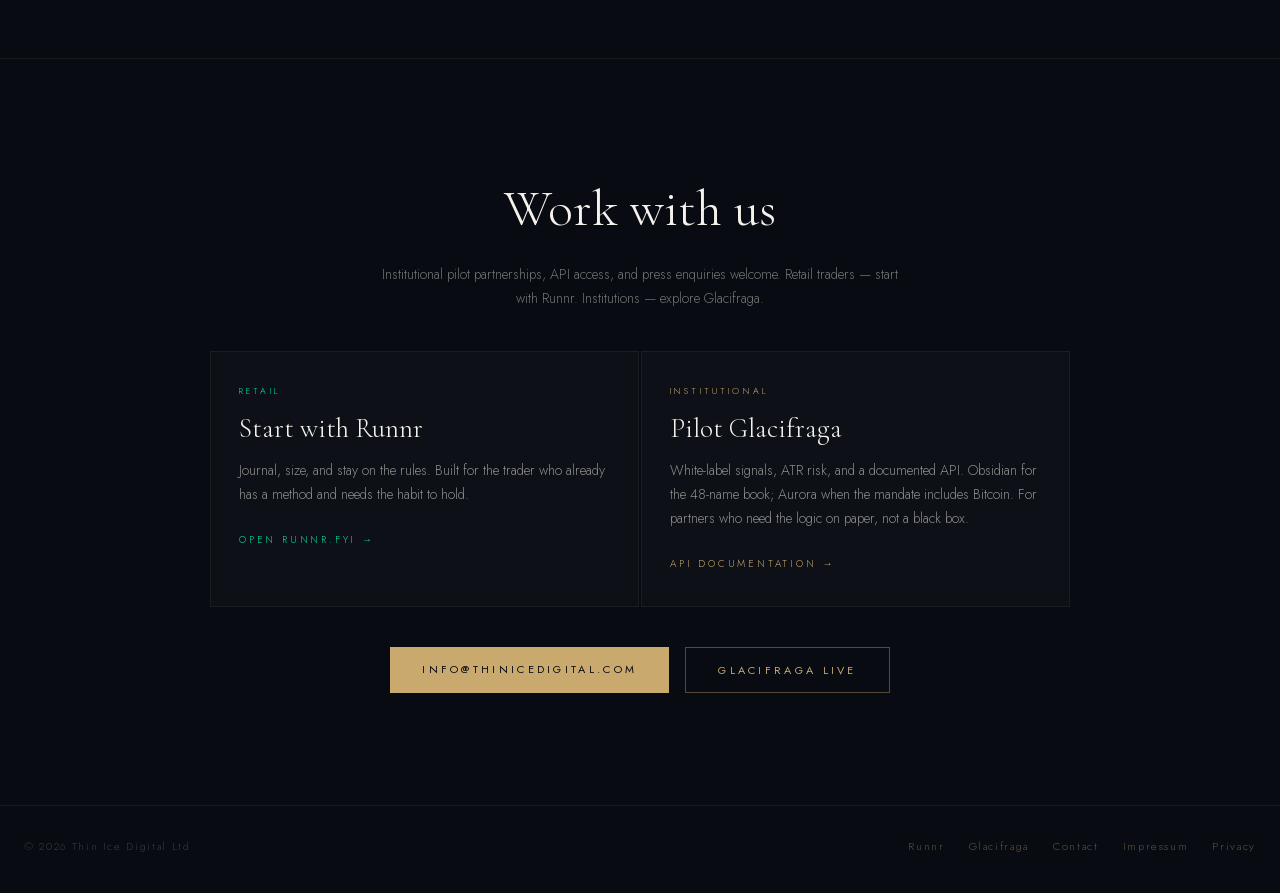
==== commit 96e510bd: "Add Aurora/Duke crypto sleeve with fractional BTC sizing Make Bitcoin a first-class Glacifraga path:" ====
--- a/index.html
+++ b/index.html
@@ -125,10 +125,10 @@
       <div class="product-audience">Institutional · B2B</div>
       <h3 class="product-name">Glacifraga</h3>
       <p class="product-tagline">Signals with an audit trail.</p>
-      <p class="product-desc">White-label breakout signals, ATR risk management, and a live reference book — Baron von Richstone on paper. Clean REST API for partners who need institutional-grade logic, not black boxes.</p>
+      <p class="product-desc">White-label breakout signals, ATR risk management, and a live reference book — Baron von Richstone on paper. Obsidian covers equities and commodities; Aurora (Duke) adds Bitcoin with the same rules and a wider trail. Clean REST API for partners who need institutional-grade logic, not black boxes.</p>
       <ul class="feature-list">
         <li>20-day breakouts with RSI, volume, and regime checks</li>
-        <li>ATR stops, targets, and 1% risk sizing</li>
+        <li>ATR stops, targets, and 1% risk sizing — fractional BTC on Aurora</li>
         <li>VIX regime filter and confidence scoring</li>
         <li>White-label REST API with an explainable trail</li>
       </ul>
@@ -176,7 +176,7 @@
     <article class="lane inst">
       <div class="lane-kicker">Institutional</div>
       <h3>Pilot Glacifraga</h3>
-      <p>White-label signals, ATR risk, and a documented API. For partners who need the logic on paper, not a black box.</p>
+      <p>White-label signals, ATR risk, and a documented API. Obsidian for the 48-name book; Aurora when the mandate includes Bitcoin. For partners who need the logic on paper, not a black box.</p>
       <a class="lane-link" href="https://glacifraga.com/docs" target="_blank" rel="noopener">API documentation →</a>
     </article>
   </div>
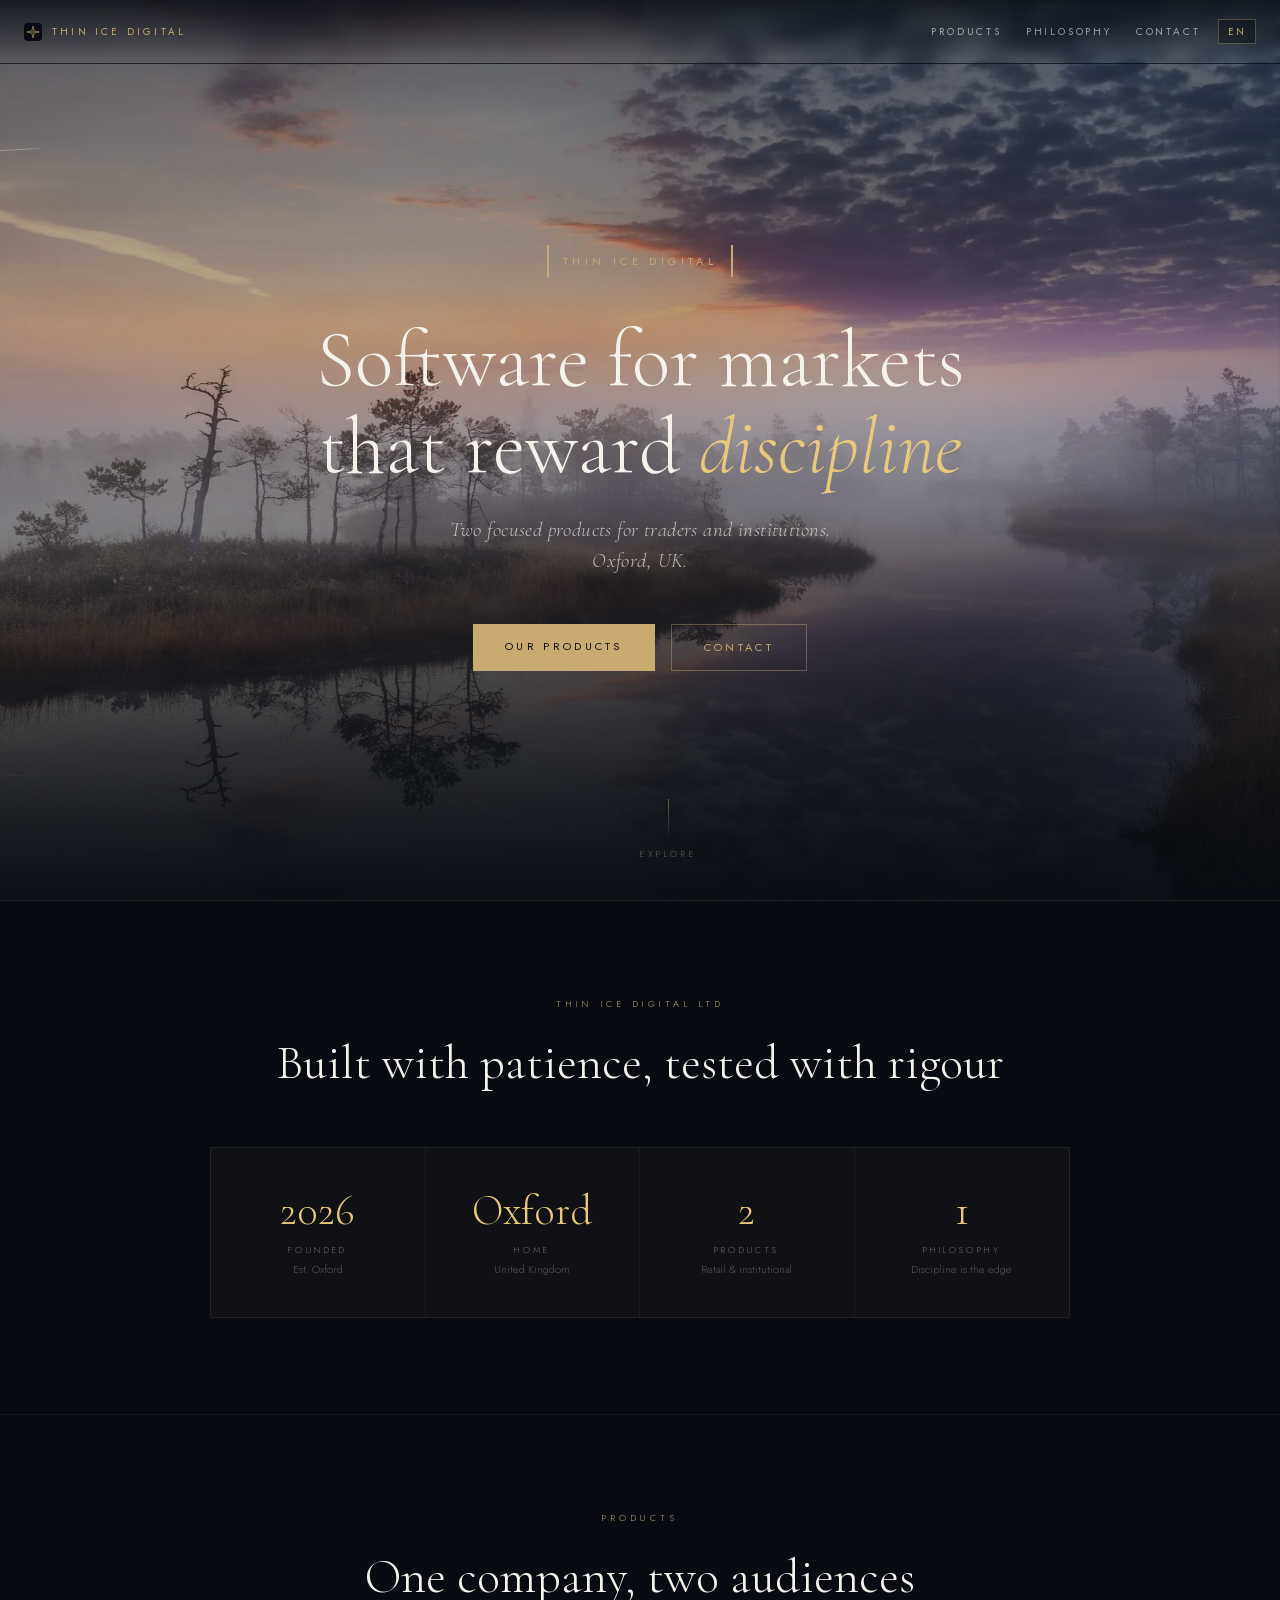
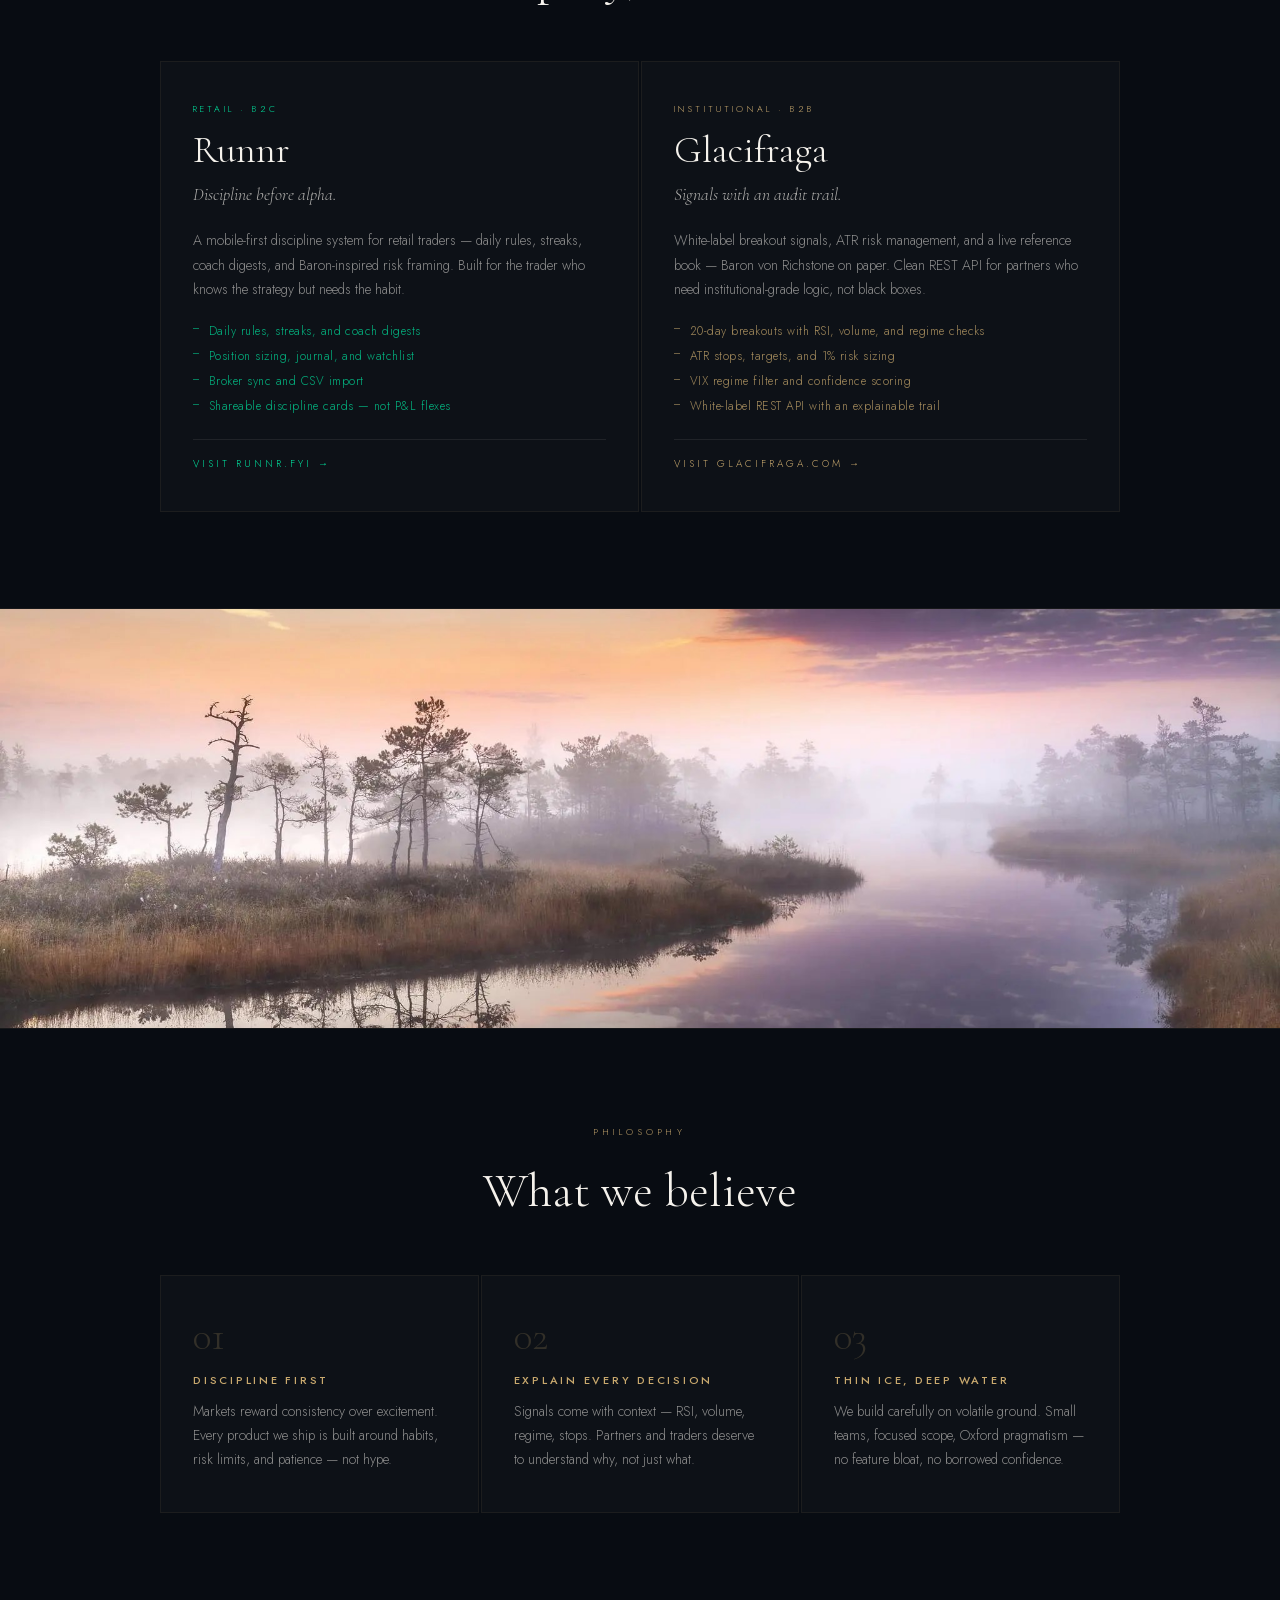
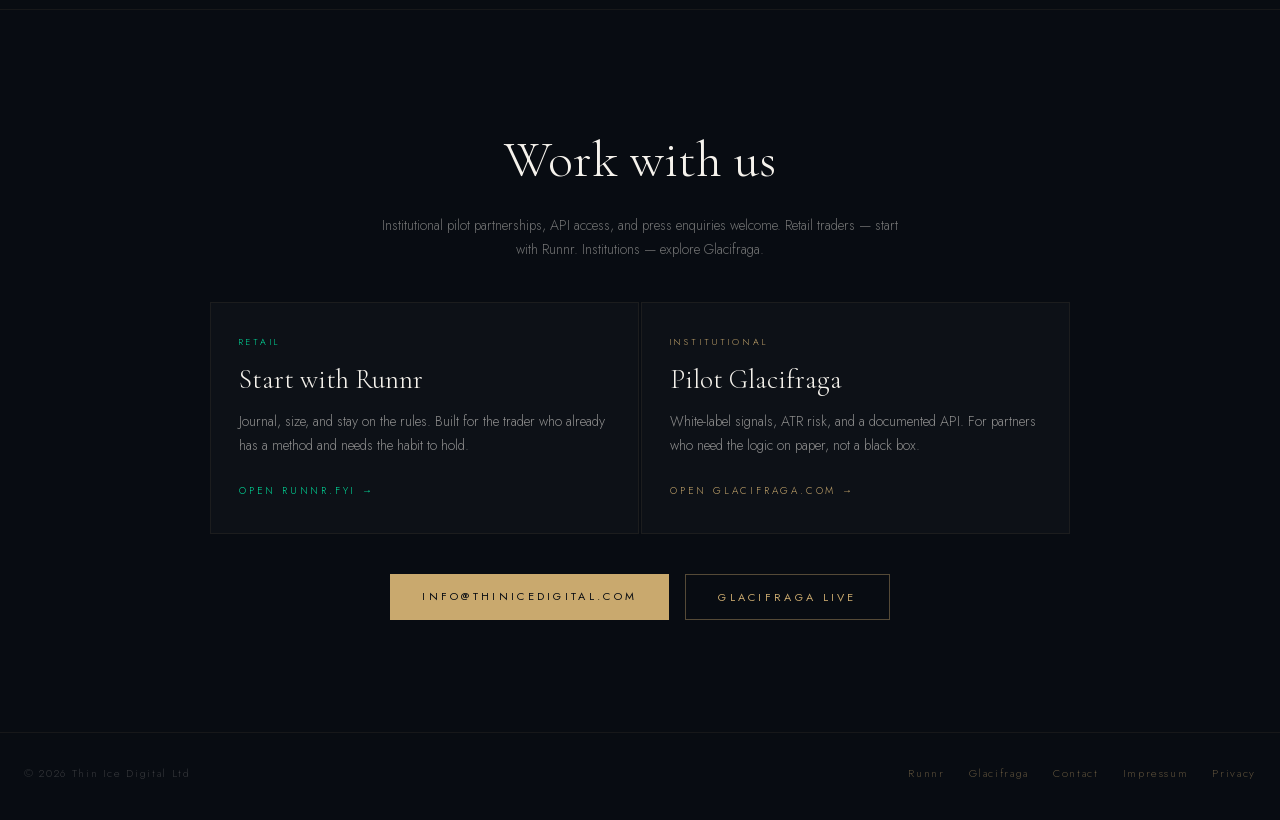
==== commit 0ec66074: "Add French, Spanish, Italian, Japanese, Portuguese, Latvian, and German Client-side language switch " ====
--- a/index.html
+++ b/index.html
@@ -1,11 +1,20 @@
 <!DOCTYPE html>
-<html lang="en">
+<html lang="en" data-page="home">
 <head>
 <meta charset="UTF-8">
 <meta name="viewport" content="width=device-width, initial-scale=1.0">
 <title>Thin Ice Digital — Software for markets that reward discipline</title>
 <meta name="description" content="Thin Ice Digital Ltd — Oxford, UK. Software for markets that reward discipline. Runnr for retail traders, Glacifraga for institutions.">
 <link rel="canonical" href="https://thinicedigital.com/">
+<link rel="alternate" hreflang="en" href="https://thinicedigital.com/">
+<link rel="alternate" hreflang="fr" href="https://thinicedigital.com/?lang=fr">
+<link rel="alternate" hreflang="es" href="https://thinicedigital.com/?lang=es">
+<link rel="alternate" hreflang="it" href="https://thinicedigital.com/?lang=it">
+<link rel="alternate" hreflang="ja" href="https://thinicedigital.com/?lang=ja">
+<link rel="alternate" hreflang="pt" href="https://thinicedigital.com/?lang=pt">
+<link rel="alternate" hreflang="lv" href="https://thinicedigital.com/?lang=lv">
+<link rel="alternate" hreflang="de" href="https://thinicedigital.com/?lang=de">
+<link rel="alternate" hreflang="x-default" href="https://thinicedigital.com/">
 <meta name="theme-color" content="#080c12">
 <meta property="og:type" content="website">
 <meta property="og:site_name" content="Thin Ice Digital">
@@ -39,7 +48,7 @@
 </script>
 </head>
 <body>
-<a class="skip" href="#main">Skip to content</a>
+<a class="skip" href="#main" data-i18n="skip">Skip to content</a>
 <div class="grain" aria-hidden="true"></div>
 
 <header class="site-header">
@@ -47,11 +56,14 @@
     <span class="brand-mark" aria-hidden="true"></span>
     <span class="brand-text">Thin Ice Digital</span>
   </a>
-  <nav class="site-nav" aria-label="Primary">
-    <a href="#products">Products</a>
-    <a href="#philosophy">Philosophy</a>
-    <a href="#contact">Contact</a>
-  </nav>
+  <div class="header-tools">
+    <nav class="site-nav" data-i18n-aria="nav.aria" aria-label="Primary">
+      <a href="#products" data-i18n="nav.products">Products</a>
+      <a href="#philosophy" data-i18n="nav.philosophy">Philosophy</a>
+      <a href="#contact" data-i18n="nav.contact">Contact</a>
+    </nav>
+    <div data-lang-switch></div>
+  </div>
 </header>
 
 <main id="main">
@@ -64,75 +76,75 @@
       <div class="logo-text">Thin Ice Digital</div>
       <div class="logo-mark"></div>
     </div>
-    <h1>Software for markets<br>that reward <em>discipline</em></h1>
-    <p class="tagline">Two focused products for traders and institutions.<br>Oxford, UK.</p>
+    <h1 data-i18n-html="hero.title">Software for markets<br>that reward <em>discipline</em></h1>
+    <p class="tagline" data-i18n-html="hero.tagline">Two focused products for traders and institutions.<br>Oxford, UK.</p>
     <div class="cta-row">
-      <a href="#products" class="btn-primary">Our Products</a>
-      <a href="mailto:info@thinicedigital.com" class="btn-secondary">Contact</a>
+      <a href="#products" class="btn-primary" data-i18n="hero.products">Our Products</a>
+      <a href="mailto:info@thinicedigital.com" class="btn-secondary" data-i18n="hero.contact">Contact</a>
     </div>
   </div>
   <div class="scroll-hint">
     <div class="scroll-line"></div>
-    <span>Explore</span>
+    <span data-i18n="hero.explore">Explore</span>
   </div>
 </div>
 
 <section class="stats-section">
   <p class="section-label">Thin Ice Digital Ltd</p>
-  <h2 class="section-title">Built with patience, tested with rigour</h2>
+  <h2 class="section-title" data-i18n="stats.title">Built with patience, tested with rigour</h2>
   <div class="stats-grid">
     <div class="stat-card">
       <div class="stat-value">2026</div>
-      <div class="stat-label">Founded</div>
-      <div class="stat-sub">Est. Oxford</div>
+      <div class="stat-label" data-i18n="stats.founded">Founded</div>
+      <div class="stat-sub" data-i18n="stats.foundedSub">Est. Oxford</div>
     </div>
     <div class="stat-card">
       <div class="stat-value">Oxford</div>
-      <div class="stat-label">Home</div>
-      <div class="stat-sub">United Kingdom</div>
+      <div class="stat-label" data-i18n="stats.home">Home</div>
+      <div class="stat-sub" data-i18n="stats.homeSub">United Kingdom</div>
     </div>
     <div class="stat-card">
       <div class="stat-value">2</div>
-      <div class="stat-label">Products</div>
-      <div class="stat-sub">Retail &amp; institutional</div>
+      <div class="stat-label" data-i18n="stats.products">Products</div>
+      <div class="stat-sub" data-i18n-html="stats.productsSub">Retail &amp; institutional</div>
     </div>
     <div class="stat-card">
       <div class="stat-value">1</div>
-      <div class="stat-label">Philosophy</div>
-      <div class="stat-sub">Discipline is the edge</div>
+      <div class="stat-label" data-i18n="stats.philosophy">Philosophy</div>
+      <div class="stat-sub" data-i18n="stats.philosophySub">Discipline is the edge</div>
     </div>
   </div>
 </section>
 
 <section class="products-section" id="products">
-  <p class="section-label">Products</p>
-  <h2 class="section-title">One company, two audiences</h2>
+  <p class="section-label" data-i18n="products.kicker">Products</p>
+  <h2 class="section-title" data-i18n="products.title">One company, two audiences</h2>
   <div class="products-grid">
     <article class="product-card runnr">
-      <div class="product-audience">Retail · B2C</div>
+      <div class="product-audience" data-i18n="runnr.audience">Retail · B2C</div>
       <h3 class="product-name">Runnr</h3>
-      <p class="product-tagline">Discipline before alpha.</p>
-      <p class="product-desc">A mobile-first discipline system for retail traders — daily rules, streaks, coach digests, and Baron-inspired risk framing. Built for the trader who knows the strategy but needs the habit.</p>
+      <p class="product-tagline" data-i18n="runnr.tagline">Discipline before alpha.</p>
+      <p class="product-desc" data-i18n="runnr.desc">A mobile-first discipline system for retail traders — daily rules, streaks, coach digests, and Baron-inspired risk framing. Built for the trader who knows the strategy but needs the habit.</p>
       <ul class="feature-list">
-        <li>Daily rules, streaks, and coach digests</li>
-        <li>Position sizing, journal, and watchlist</li>
-        <li>Broker sync and CSV import</li>
-        <li>Shareable discipline cards — not P&amp;L flexes</li>
+        <li data-i18n="runnr.f1">Daily rules, streaks, and coach digests</li>
+        <li data-i18n="runnr.f2">Position sizing, journal, and watchlist</li>
+        <li data-i18n="runnr.f3">Broker sync and CSV import</li>
+        <li data-i18n-html="runnr.f4">Shareable discipline cards — not P&amp;L flexes</li>
       </ul>
-      <a href="https://runnr.fyi" class="product-link" target="_blank" rel="noopener">Visit runnr.fyi →</a>
+      <a href="https://runnr.fyi" class="product-link" target="_blank" rel="noopener" data-i18n="runnr.link">Visit runnr.fyi →</a>
     </article>
     <article class="product-card glacifraga">
-      <div class="product-audience">Institutional · B2B</div>
+      <div class="product-audience" data-i18n="glaci.audience">Institutional · B2B</div>
       <h3 class="product-name">Glacifraga</h3>
-      <p class="product-tagline">Signals with an audit trail.</p>
-      <p class="product-desc">White-label breakout signals, ATR risk management, and a live reference book — Baron von Richstone on paper. Obsidian covers equities and commodities; Aurora (Duke) adds Bitcoin with the same rules and a wider trail. Clean REST API for partners who need institutional-grade logic, not black boxes.</p>
+      <p class="product-tagline" data-i18n="glaci.tagline">Signals with an audit trail.</p>
+      <p class="product-desc" data-i18n="glaci.desc">White-label breakout signals, ATR risk management, and a live reference book — Baron von Richstone on paper. Clean REST API for partners who need institutional-grade logic, not black boxes.</p>
       <ul class="feature-list">
-        <li>20-day breakouts with RSI, volume, and regime checks</li>
-        <li>ATR stops, targets, and 1% risk sizing — fractional BTC on Aurora</li>
-        <li>VIX regime filter and confidence scoring</li>
-        <li>White-label REST API with an explainable trail</li>
+        <li data-i18n="glaci.f1">20-day breakouts with RSI, volume, and regime checks</li>
+        <li data-i18n="glaci.f2">ATR stops, targets, and 1% risk sizing</li>
+        <li data-i18n="glaci.f3">VIX regime filter and confidence scoring</li>
+        <li data-i18n="glaci.f4">White-label REST API with an explainable trail</li>
       </ul>
-      <a href="https://glacifraga.com" class="product-link" target="_blank" rel="noopener">Visit glacifraga.com →</a>
+      <a href="https://glacifraga.com" class="product-link" target="_blank" rel="noopener" data-i18n="glaci.link">Visit glacifraga.com →</a>
     </article>
   </div>
 </section>
@@ -142,47 +154,47 @@
 </section>
 
 <section class="philosophy-section" id="philosophy">
-  <p class="section-label">Philosophy</p>
-  <h2 class="section-title">What we believe</h2>
+  <p class="section-label" data-i18n="philo.kicker">Philosophy</p>
+  <h2 class="section-title" data-i18n="philo.title">What we believe</h2>
   <div class="philosophy-grid">
     <div class="philosophy-card">
       <div class="philosophy-number">01</div>
-      <div class="philosophy-title">Discipline first</div>
-      <p class="philosophy-desc">Markets reward consistency over excitement. Every product we ship is built around habits, risk limits, and patience — not hype.</p>
+      <div class="philosophy-title" data-i18n="philo.1t">Discipline first</div>
+      <p class="philosophy-desc" data-i18n="philo.1d">Markets reward consistency over excitement. Every product we ship is built around habits, risk limits, and patience — not hype.</p>
     </div>
     <div class="philosophy-card">
       <div class="philosophy-number">02</div>
-      <div class="philosophy-title">Explain every decision</div>
-      <p class="philosophy-desc">Signals come with context — RSI, volume, regime, stops. Partners and traders deserve to understand why, not just what.</p>
+      <div class="philosophy-title" data-i18n="philo.2t">Explain every decision</div>
+      <p class="philosophy-desc" data-i18n="philo.2d">Signals come with context — RSI, volume, regime, stops. Partners and traders deserve to understand why, not just what.</p>
     </div>
     <div class="philosophy-card">
       <div class="philosophy-number">03</div>
-      <div class="philosophy-title">Thin ice, deep water</div>
-      <p class="philosophy-desc">We build carefully on volatile ground. Small teams, focused scope, Oxford pragmatism — no feature bloat, no borrowed confidence.</p>
+      <div class="philosophy-title" data-i18n="philo.3t">Thin ice, deep water</div>
+      <p class="philosophy-desc" data-i18n="philo.3d">We build carefully on volatile ground. Small teams, focused scope, Oxford pragmatism — no feature bloat, no borrowed confidence.</p>
     </div>
   </div>
 </section>
 
 <section class="cta-section" id="contact">
-  <h2>Work with us</h2>
-  <p>Institutional pilot partnerships, API access, and press enquiries welcome. Retail traders — start with Runnr. Institutions — explore Glacifraga.</p>
+  <h2 data-i18n="cta.title">Work with us</h2>
+  <p data-i18n="cta.lead">Institutional pilot partnerships, API access, and press enquiries welcome. Retail traders — start with Runnr. Institutions — explore Glacifraga.</p>
   <div class="lanes">
     <article class="lane retail">
-      <div class="lane-kicker">Retail</div>
-      <h3>Start with Runnr</h3>
-      <p>Journal, size, and stay on the rules. Built for the trader who already has a method and needs the habit to hold.</p>
-      <a class="lane-link" href="https://runnr.fyi" target="_blank" rel="noopener">Open runnr.fyi →</a>
+      <div class="lane-kicker" data-i18n="cta.retail">Retail</div>
+      <h3 data-i18n="cta.runnrTitle">Start with Runnr</h3>
+      <p data-i18n="cta.runnrDesc">Journal, size, and stay on the rules. Built for the trader who already has a method and needs the habit to hold.</p>
+      <a class="lane-link" href="https://runnr.fyi" target="_blank" rel="noopener" data-i18n="cta.runnrLink">Open runnr.fyi →</a>
     </article>
     <article class="lane inst">
-      <div class="lane-kicker">Institutional</div>
-      <h3>Pilot Glacifraga</h3>
-      <p>White-label signals, ATR risk, and a documented API. Obsidian for the 48-name book; Aurora when the mandate includes Bitcoin. For partners who need the logic on paper, not a black box.</p>
-      <a class="lane-link" href="https://glacifraga.com/docs" target="_blank" rel="noopener">API documentation →</a>
+      <div class="lane-kicker" data-i18n="cta.inst">Institutional</div>
+      <h3 data-i18n="cta.glaciTitle">Pilot Glacifraga</h3>
+      <p data-i18n="cta.glaciDesc">White-label signals, ATR risk, and a documented API. For partners who need the logic on paper, not a black box.</p>
+      <a class="lane-link" href="https://glacifraga.com" target="_blank" rel="noopener" data-i18n="cta.glaciLink">Open glacifraga.com →</a>
     </article>
   </div>
   <div class="cta-row is-static">
     <a href="mailto:info@thinicedigital.com" class="btn-primary">info@thinicedigital.com</a>
-    <a href="https://glacifraga.com" class="btn-secondary" target="_blank" rel="noopener">Glacifraga live</a>
+    <a href="https://glacifraga.com" class="btn-secondary" target="_blank" rel="noopener" data-i18n="cta.live">Glacifraga live</a>
   </div>
 </section>
 </main>
@@ -192,11 +204,11 @@
   <div class="footer-links">
     <a href="https://runnr.fyi" target="_blank" rel="noopener">Runnr</a>
     <a href="https://glacifraga.com" target="_blank" rel="noopener">Glacifraga</a>
-    <a href="mailto:info@thinicedigital.com">Contact</a>
+    <a href="mailto:info@thinicedigital.com" data-i18n="footer.contact">Contact</a>
     <a href="impressum.html">Impressum</a>
-    <a href="privacy.html">Privacy</a>
+    <a href="privacy.html" data-i18n="footer.privacy">Privacy</a>
   </div>
 </footer>
-
+<script src="js/i18n.js" defer></script>
 </body>
 </html>
--- a/css/site.css
+++ b/css/site.css
@@ -74,6 +74,7 @@
   font-size:10px;font-weight:400;
   letter-spacing:0.32em;text-transform:uppercase;
 }
+.header-tools{display:flex;align-items:center;gap:1.1rem}
 .site-nav{display:flex;align-items:center;gap:1.5rem}
 .site-nav a{
   font-size:10px;font-weight:400;
@@ -83,6 +84,57 @@
   transition:color 0.2s;
 }
 .site-nav a:hover,.site-nav a:focus-visible{color:var(--gold)}
+.lang-switch{position:relative}
+.lang-switch summary{
+  list-style:none;cursor:pointer;
+  font-family:"Jost",sans-serif;
+  font-size:10px;font-weight:400;
+  letter-spacing:0.22em;text-transform:uppercase;
+  color:var(--gold);
+  border:1px solid rgba(201,169,110,0.35);
+  padding:0.28rem 0.55rem;
+  background:rgba(8,12,18,0.45);
+}
+.lang-switch summary::-webkit-details-marker{display:none}
+.lang-switch summary::marker{content:""}
+.lang-switch summary:hover,.lang-switch[open] summary{
+  border-color:var(--gold);color:var(--white);
+}
+.lang-menu{
+  position:absolute;right:0;top:calc(100% + 0.4rem);
+  min-width:11.5rem;
+  background:#0a1018;
+  border:1px solid rgba(201,169,110,0.28);
+  z-index:40;padding:0.25rem 0;
+}
+.lang-menu button{
+  display:block;width:100%;text-align:left;
+  background:none;border:0;
+  color:var(--muted);
+  font-family:"Jost",sans-serif;
+  font-size:12px;letter-spacing:0.04em;
+  padding:0.45rem 0.85rem;cursor:pointer;
+}
+.lang-menu button:hover,.lang-menu button[aria-current="true"]{
+  color:var(--gold);background:rgba(201,169,110,0.08);
+}
+html[lang="ja"] body{
+  font-family:"Hiragino Sans","Hiragino Kaku Gothic ProN","Noto Sans JP","Yu Gothic",Meiryo,"Jost",sans-serif;
+}
+html[lang="ja"] h1,
+html[lang="ja"] .section-title,
+html[lang="ja"] .tagline,
+html[lang="ja"] .product-name,
+html[lang="ja"] .product-tagline,
+html[lang="ja"] .cta-section h2,
+html[lang="ja"] .lane h3,
+html[lang="ja"] .page-lead,
+html[lang="ja"] .stat-value,
+html[lang="ja"] .philosophy-number,
+html[lang="ja"] .legal h2{
+  font-family:"Hiragino Mincho ProN","Yu Mincho","Noto Serif JP","Hiragino Sans",serif;
+  letter-spacing:0.02em;
+}
 .hero{
   position:relative;
   min-height:100vh;
@@ -396,6 +448,7 @@
   .stat-card:nth-child(-n+2){border-bottom:1px solid rgba(201,169,110,0.08)}
   .site-nav{gap:0.9rem}
   .brand-text{letter-spacing:0.22em}
+  .header-tools{gap:0.7rem}
 }
 @media (max-width:520px){
   .site-header{padding:0 1rem}
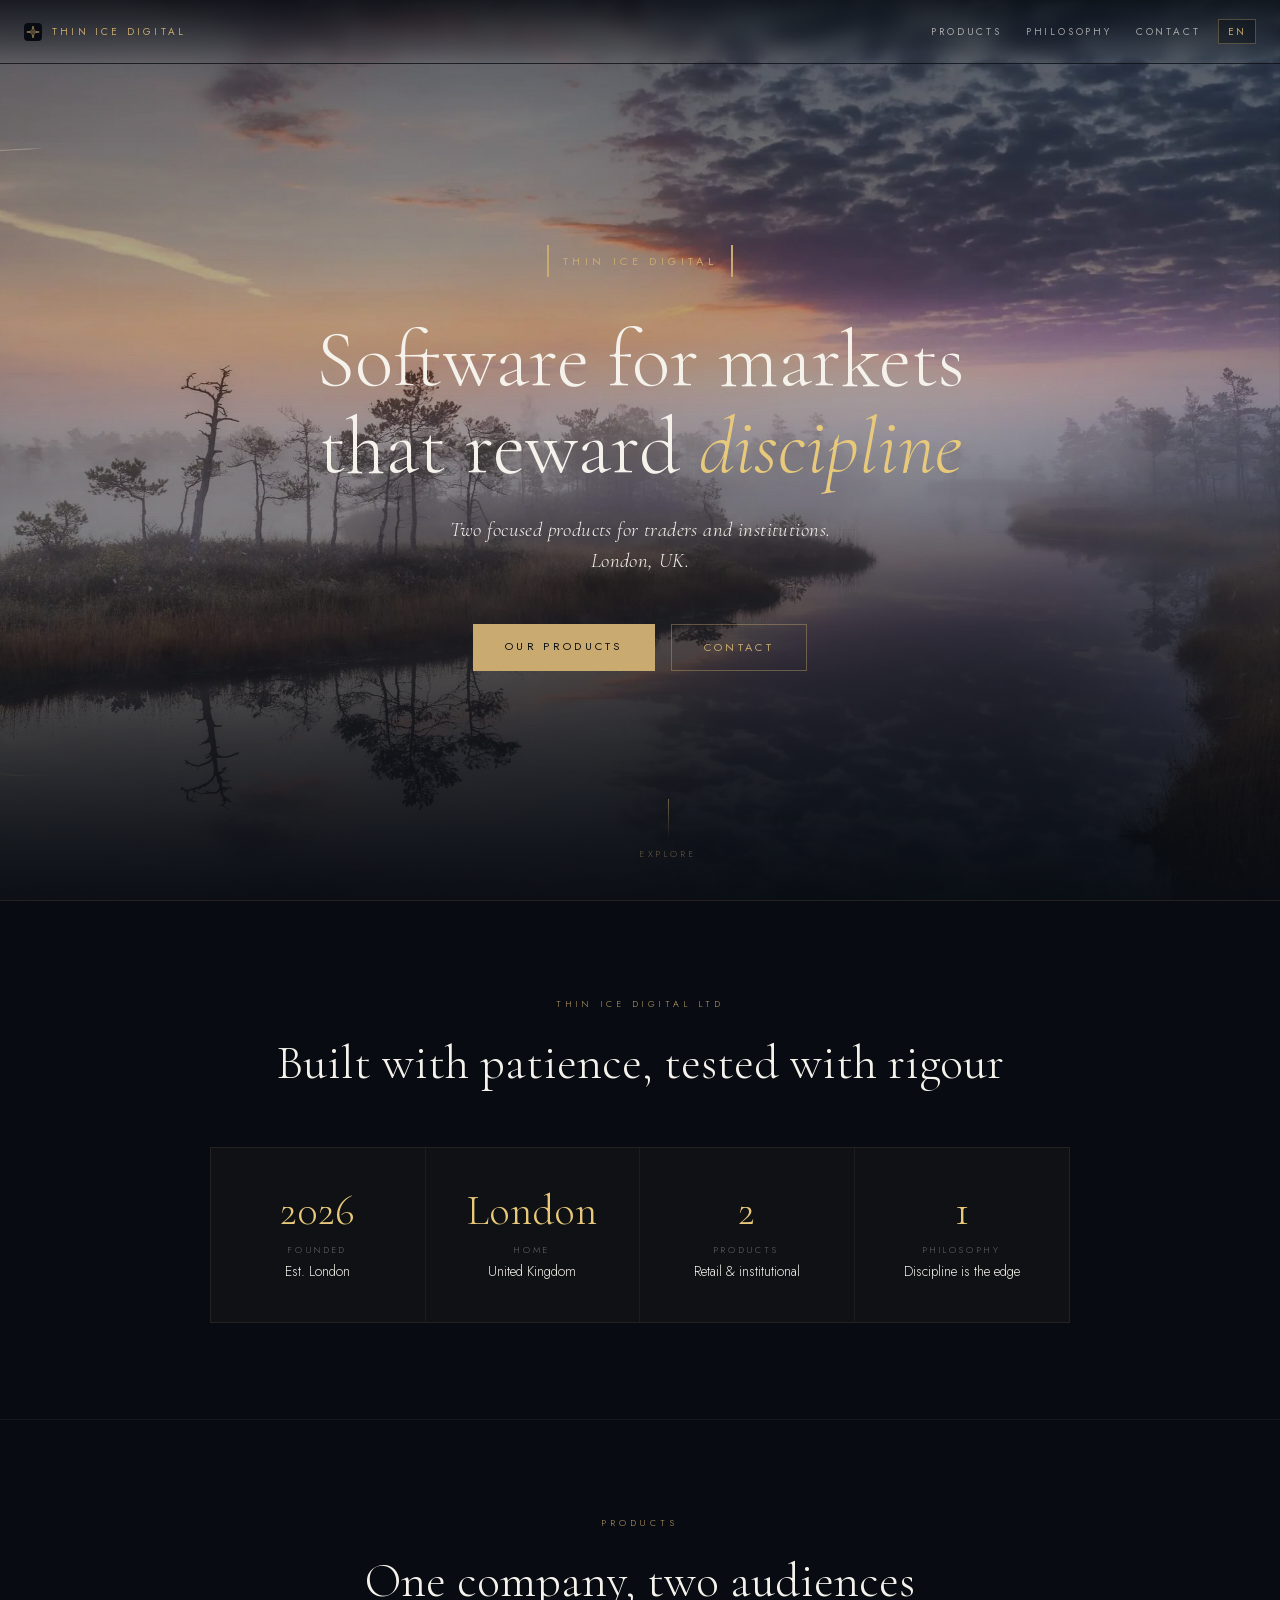
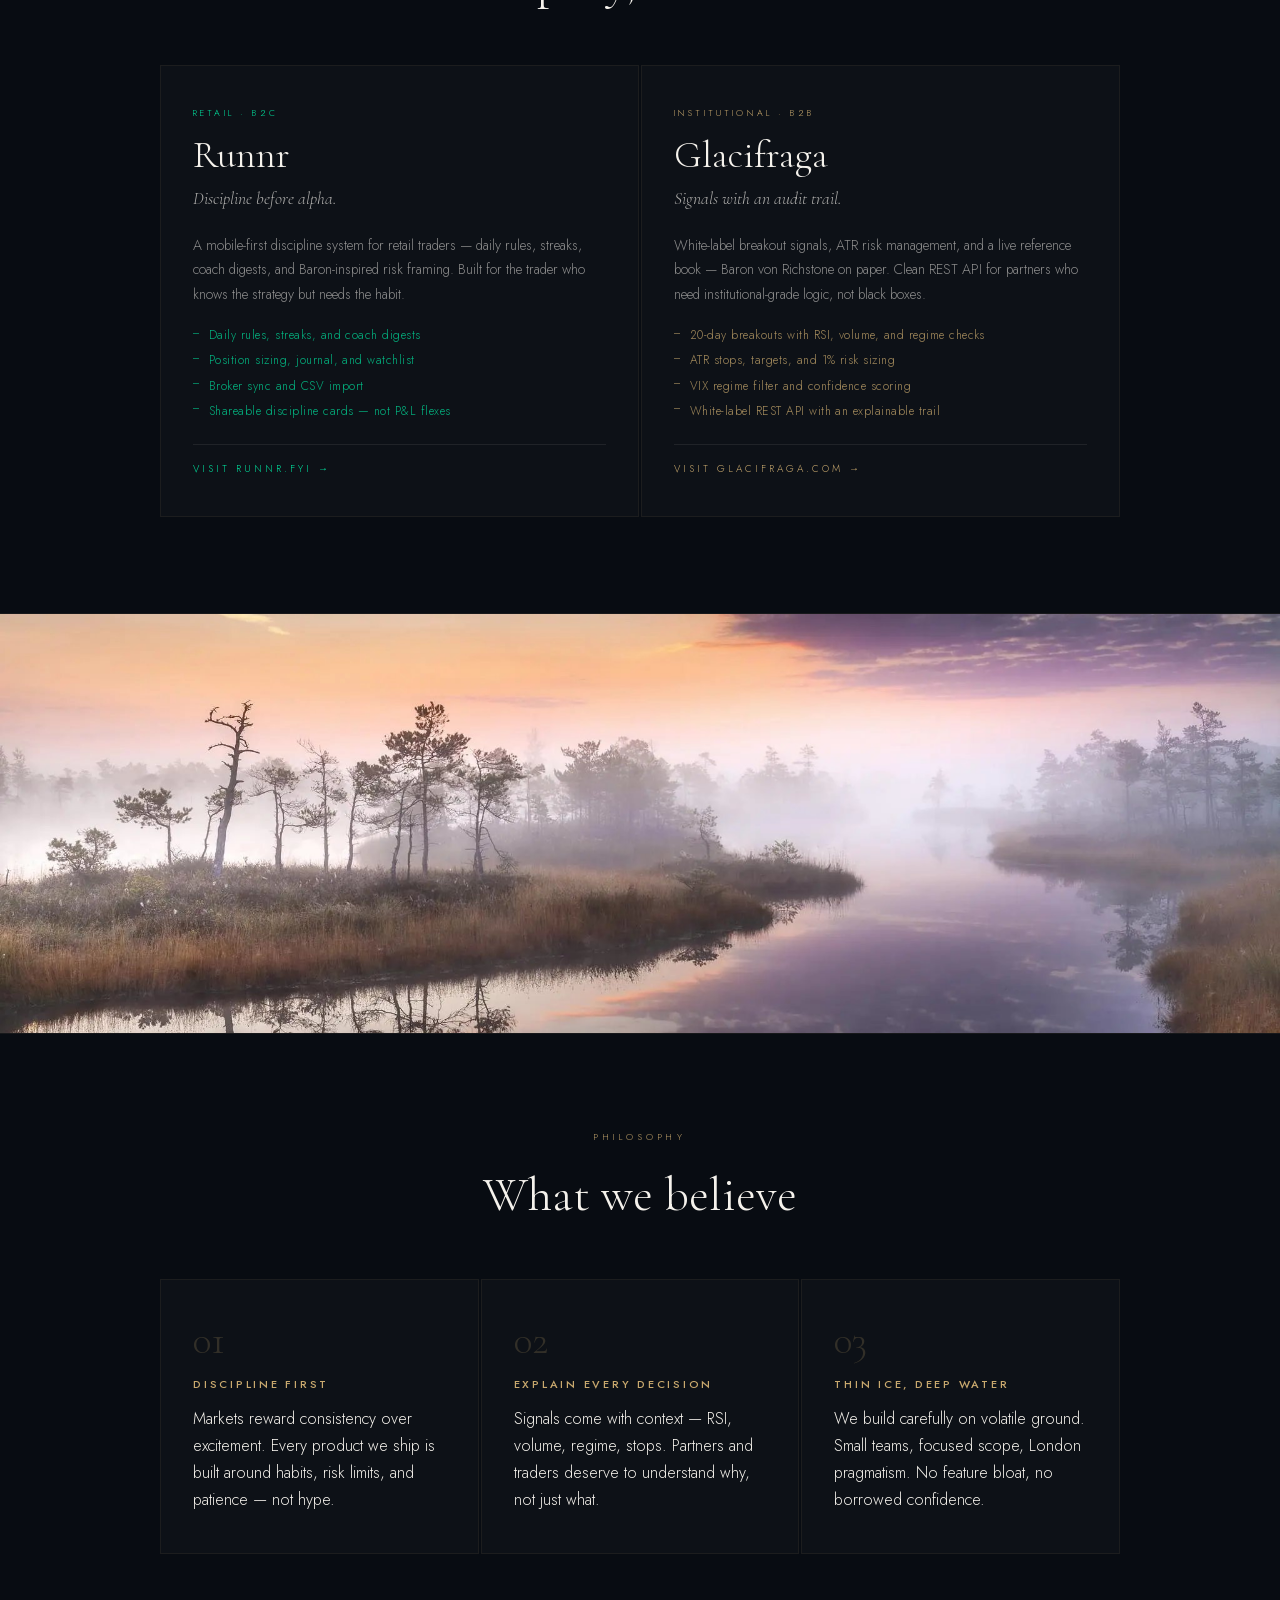
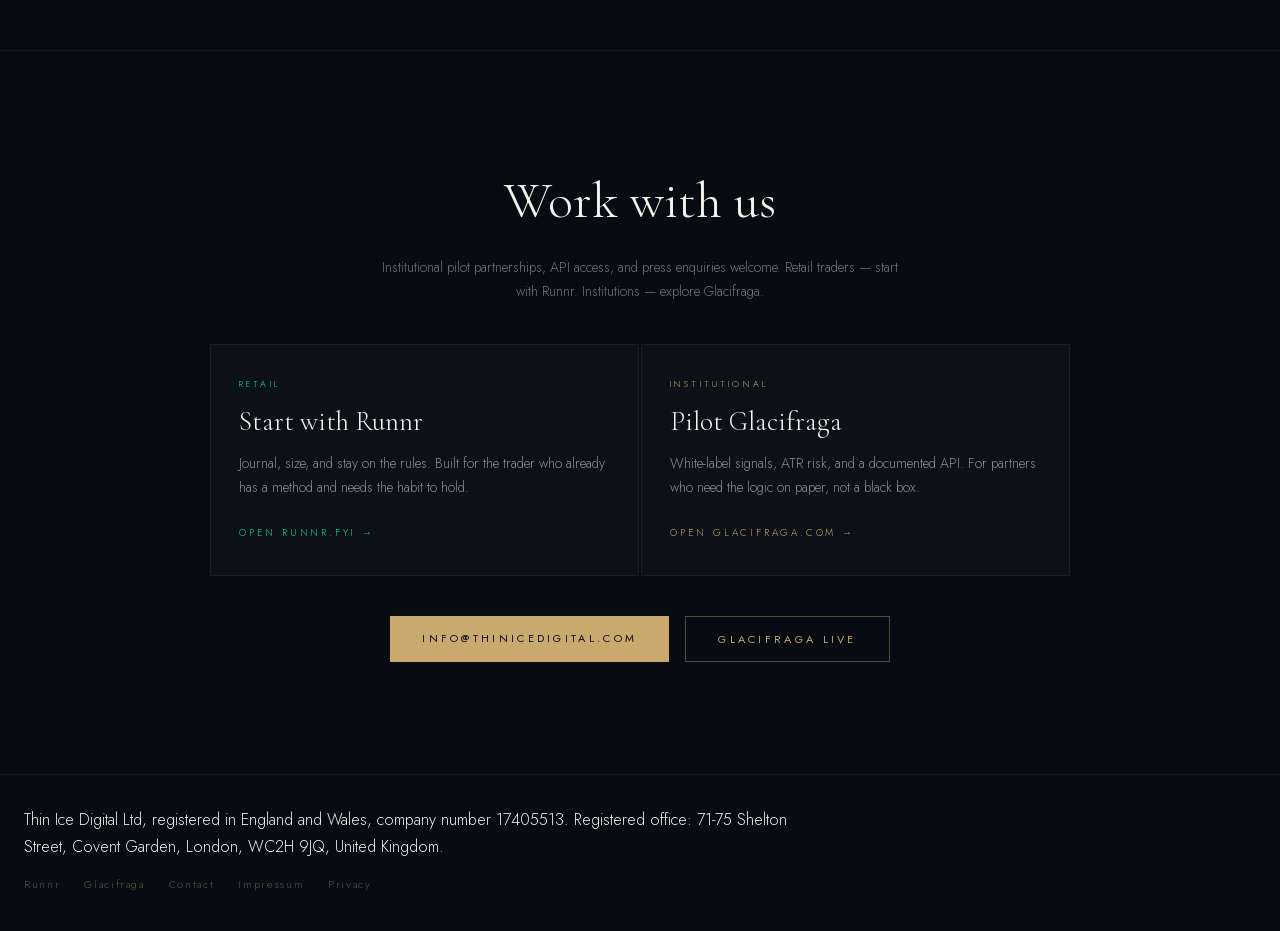
==== commit 48ff601e: "Publish the England and Wales registration on the company site. Replace the Oxford placeholder and t" ====
--- a/index.html
+++ b/index.html
@@ -4,7 +4,7 @@
 <meta charset="UTF-8">
 <meta name="viewport" content="width=device-width, initial-scale=1.0">
 <title>Thin Ice Digital — Software for markets that reward discipline</title>
-<meta name="description" content="Thin Ice Digital Ltd — Oxford, UK. Software for markets that reward discipline. Runnr for retail traders, Glacifraga for institutions.">
+<meta name="description" content="Thin Ice Digital Ltd, London, United Kingdom. Software for markets that reward discipline. Runnr for retail traders, Glacifraga for institutions.">
 <link rel="canonical" href="https://thinicedigital.com/">
 <link rel="alternate" hreflang="en" href="https://thinicedigital.com/">
 <link rel="alternate" hreflang="fr" href="https://thinicedigital.com/?lang=fr">
@@ -19,7 +19,7 @@
 <meta property="og:type" content="website">
 <meta property="og:site_name" content="Thin Ice Digital">
 <meta property="og:title" content="Thin Ice Digital">
-<meta property="og:description" content="Software for markets that reward discipline. Two focused products for traders and institutions. Oxford, UK.">
+<meta property="og:description" content="Software for markets that reward discipline. Two focused products for traders and institutions. London, United Kingdom.">
 <meta property="og:url" content="https://thinicedigital.com/">
 <meta property="og:image" content="https://thinicedigital.com/assets/kemeru-hero.png">
 <meta name="twitter:card" content="summary_large_image">
@@ -39,7 +39,9 @@
   "email": "info@thinicedigital.com",
   "address": {
     "@type": "PostalAddress",
-    "addressLocality": "Oxford",
+    "streetAddress": "71-75 Shelton Street, Covent Garden",
+    "addressLocality": "London",
+    "postalCode": "WC2H 9JQ",
     "addressCountry": "GB"
   },
   "description": "Software for markets that reward discipline. Runnr for retail traders, Glacifraga for institutions.",
@@ -77,7 +79,7 @@
       <div class="logo-mark"></div>
     </div>
     <h1 data-i18n-html="hero.title">Software for markets<br>that reward <em>discipline</em></h1>
-    <p class="tagline" data-i18n-html="hero.tagline">Two focused products for traders and institutions.<br>Oxford, UK.</p>
+    <p class="tagline" data-i18n-html="hero.tagline">Two focused products for traders and institutions.<br>London, UK.</p>
     <div class="cta-row">
       <a href="#products" class="btn-primary" data-i18n="hero.products">Our Products</a>
       <a href="mailto:info@thinicedigital.com" class="btn-secondary" data-i18n="hero.contact">Contact</a>
@@ -96,10 +98,10 @@
     <div class="stat-card">
       <div class="stat-value">2026</div>
       <div class="stat-label" data-i18n="stats.founded">Founded</div>
-      <div class="stat-sub" data-i18n="stats.foundedSub">Est. Oxford</div>
-    </div>
-    <div class="stat-card">
-      <div class="stat-value">Oxford</div>
+      <div class="stat-sub" data-i18n="stats.foundedSub">Est. London</div>
+    </div>
+    <div class="stat-card">
+      <div class="stat-value" data-i18n="stats.place">London</div>
       <div class="stat-label" data-i18n="stats.home">Home</div>
       <div class="stat-sub" data-i18n="stats.homeSub">United Kingdom</div>
     </div>
@@ -170,7 +172,7 @@
     <div class="philosophy-card">
       <div class="philosophy-number">03</div>
       <div class="philosophy-title" data-i18n="philo.3t">Thin ice, deep water</div>
-      <p class="philosophy-desc" data-i18n="philo.3d">We build carefully on volatile ground. Small teams, focused scope, Oxford pragmatism — no feature bloat, no borrowed confidence.</p>
+      <p class="philosophy-desc" data-i18n="philo.3d">We build carefully on volatile ground. Small teams, focused scope, London pragmatism. No feature bloat, no borrowed confidence.</p>
     </div>
   </div>
 </section>
@@ -200,7 +202,7 @@
 </main>
 
 <footer>
-  <span>&copy; 2026 Thin Ice Digital Ltd</span>
+  <p class="footer-company" data-i18n="footer.company">Thin Ice Digital Ltd, registered in England and Wales, company number 17405513. Registered office: 71-75 Shelton Street, Covent Garden, London, WC2H 9JQ, United Kingdom.</p>
   <div class="footer-links">
     <a href="https://runnr.fyi" target="_blank" rel="noopener">Runnr</a>
     <a href="https://glacifraga.com" target="_blank" rel="noopener">Glacifraga</a>
--- a/css/site.css
+++ b/css/site.css
@@ -183,7 +183,7 @@
   font-family:"Cormorant Garamond",serif;
   font-style:italic;font-weight:300;
   font-size:clamp(1rem,2vw,1.3rem);
-  color:var(--white-dim);
+  color:#F5F2EC;
   margin-bottom:3rem;
   letter-spacing:0.02em;
   opacity:0;animation:fadeUp 1.2s ease forwards 0.9s;
@@ -266,7 +266,7 @@
   font-size:9px;letter-spacing:0.35em;text-transform:uppercase;
   color:rgba(245,242,236,0.4);
 }
-.stat-sub{font-size:11px;color:rgba(245,242,236,0.3);margin-top:4px}
+.stat-sub{font-size:14px;color:#F5F2EC;margin-top:4px}
 .products-section{padding:6rem 2rem;border-top:1px solid rgba(201,169,110,0.08)}
 .products-grid{
   display:grid;
@@ -345,7 +345,7 @@
   font-size:11px;font-weight:500;letter-spacing:0.25em;
   text-transform:uppercase;color:var(--gold);margin-bottom:0.75rem;
 }
-.philosophy-desc{font-size:14px;line-height:1.7;color:var(--muted)}
+.philosophy-desc{font-size:16px;line-height:1.7;color:#F5F2EC}
 .quote-section{padding:6rem 2rem;border-top:1px solid rgba(201,169,110,0.08);text-align:center}
 blockquote{
   font-family:"Cormorant Garamond",serif;font-style:italic;font-weight:300;
@@ -391,10 +391,13 @@
   position:relative;z-index:2;
   padding:2rem 1.5rem 2.4rem;
   border-top:1px solid rgba(201,169,110,0.08);
-  display:flex;justify-content:space-between;align-items:center;
-  flex-wrap:wrap;gap:1rem;background:var(--bg);
-}
-footer span{font-size:11px;color:rgba(245,242,236,0.2);letter-spacing:0.15em}
+  display:flex;flex-direction:column;align-items:flex-start;
+  gap:1rem;background:var(--bg);
+}
+.footer-company{
+  font-size:16px;line-height:1.65;color:#F5F2EC;
+  letter-spacing:0;max-width:48rem;
+}
 .footer-links{display:flex;gap:1.5rem;flex-wrap:wrap}
 footer a{
   font-size:11px;color:rgba(201,169,110,0.45);
@@ -428,6 +431,8 @@
   color:var(--gold);margin:1.4rem 0 0.5rem;font-weight:500;
 }
 .legal p,.legal li{font-size:15px;line-height:1.8;color:var(--muted);margin-bottom:0.85rem}
+.legal p.notice-line{color:#F5F2EC;font-size:16px;line-height:1.7}
+.legal p.notice-line a{color:#F5F2EC;text-decoration:underline;text-underline-offset:0.18em}
 .legal ul{padding-left:1.2rem;margin-bottom:1rem}
 .legal a{color:var(--gold);text-decoration:none}
 .legal a:hover{color:var(--gold-light)}
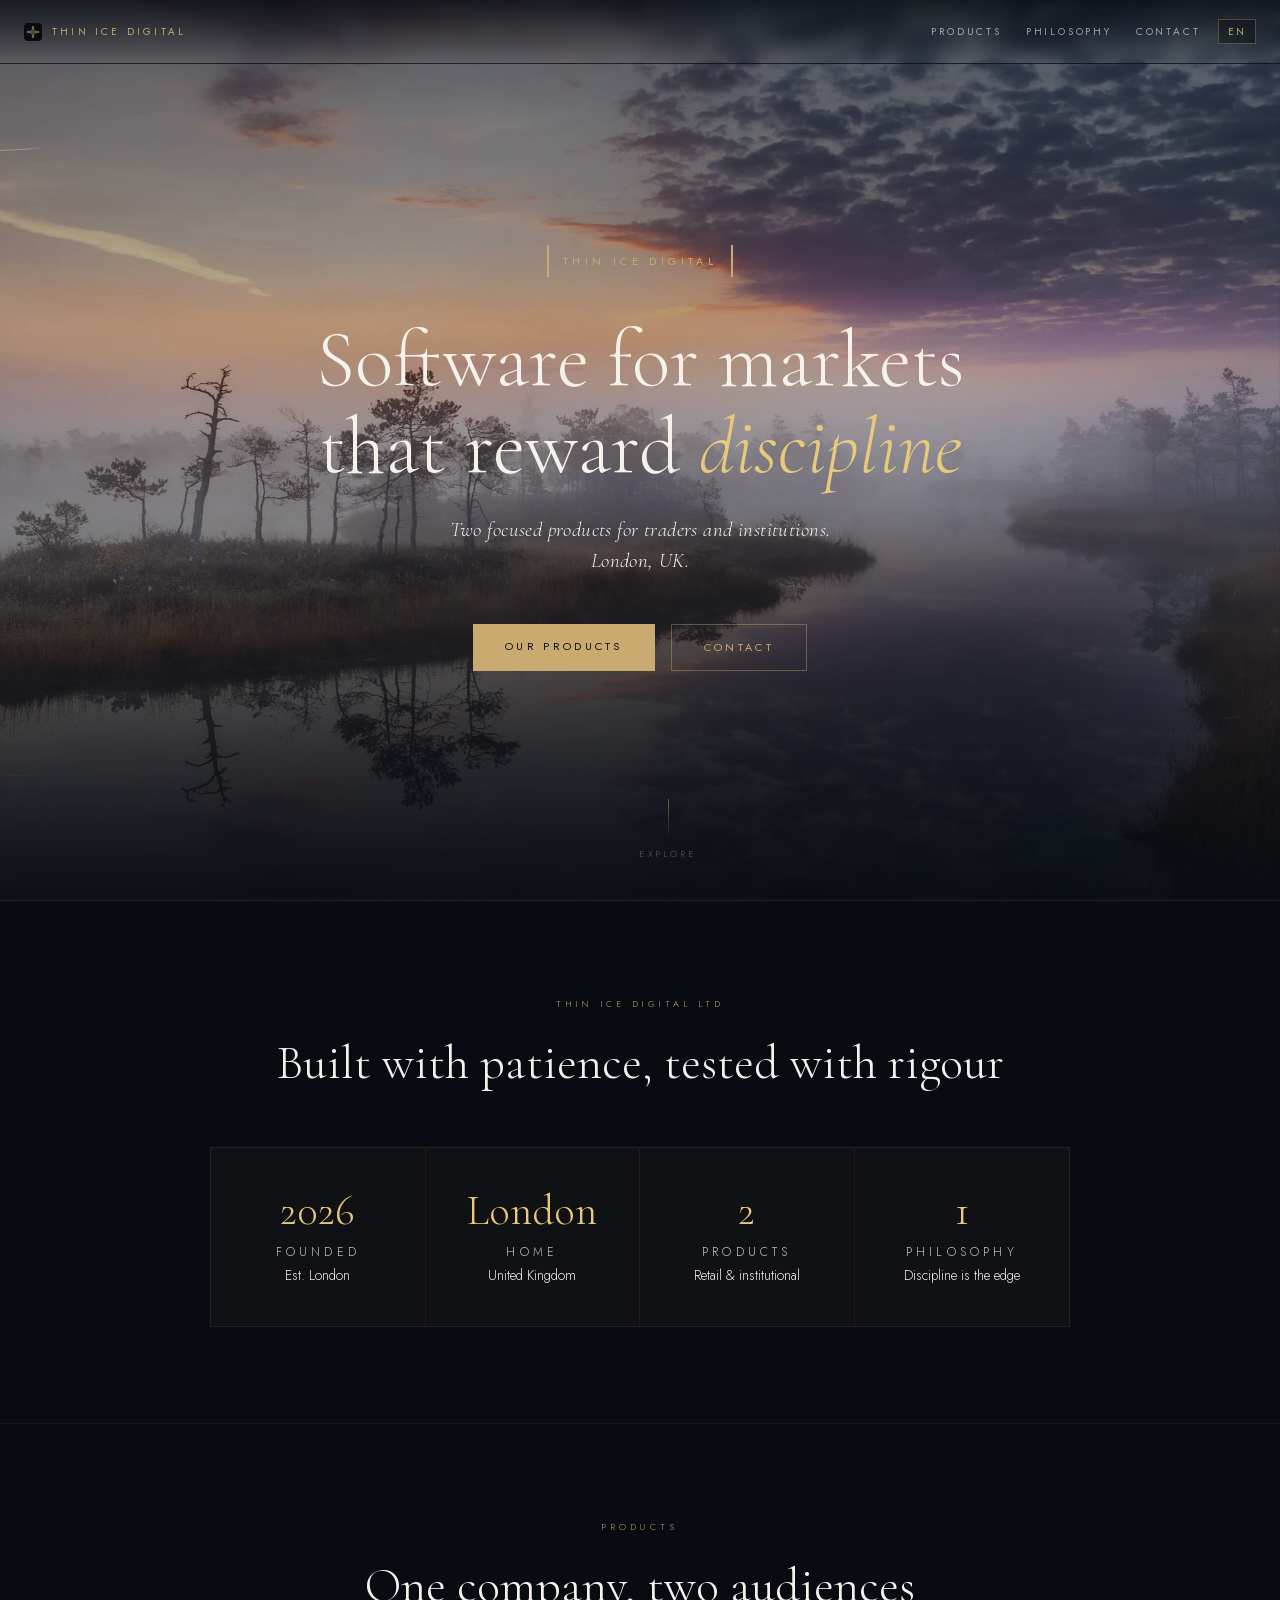
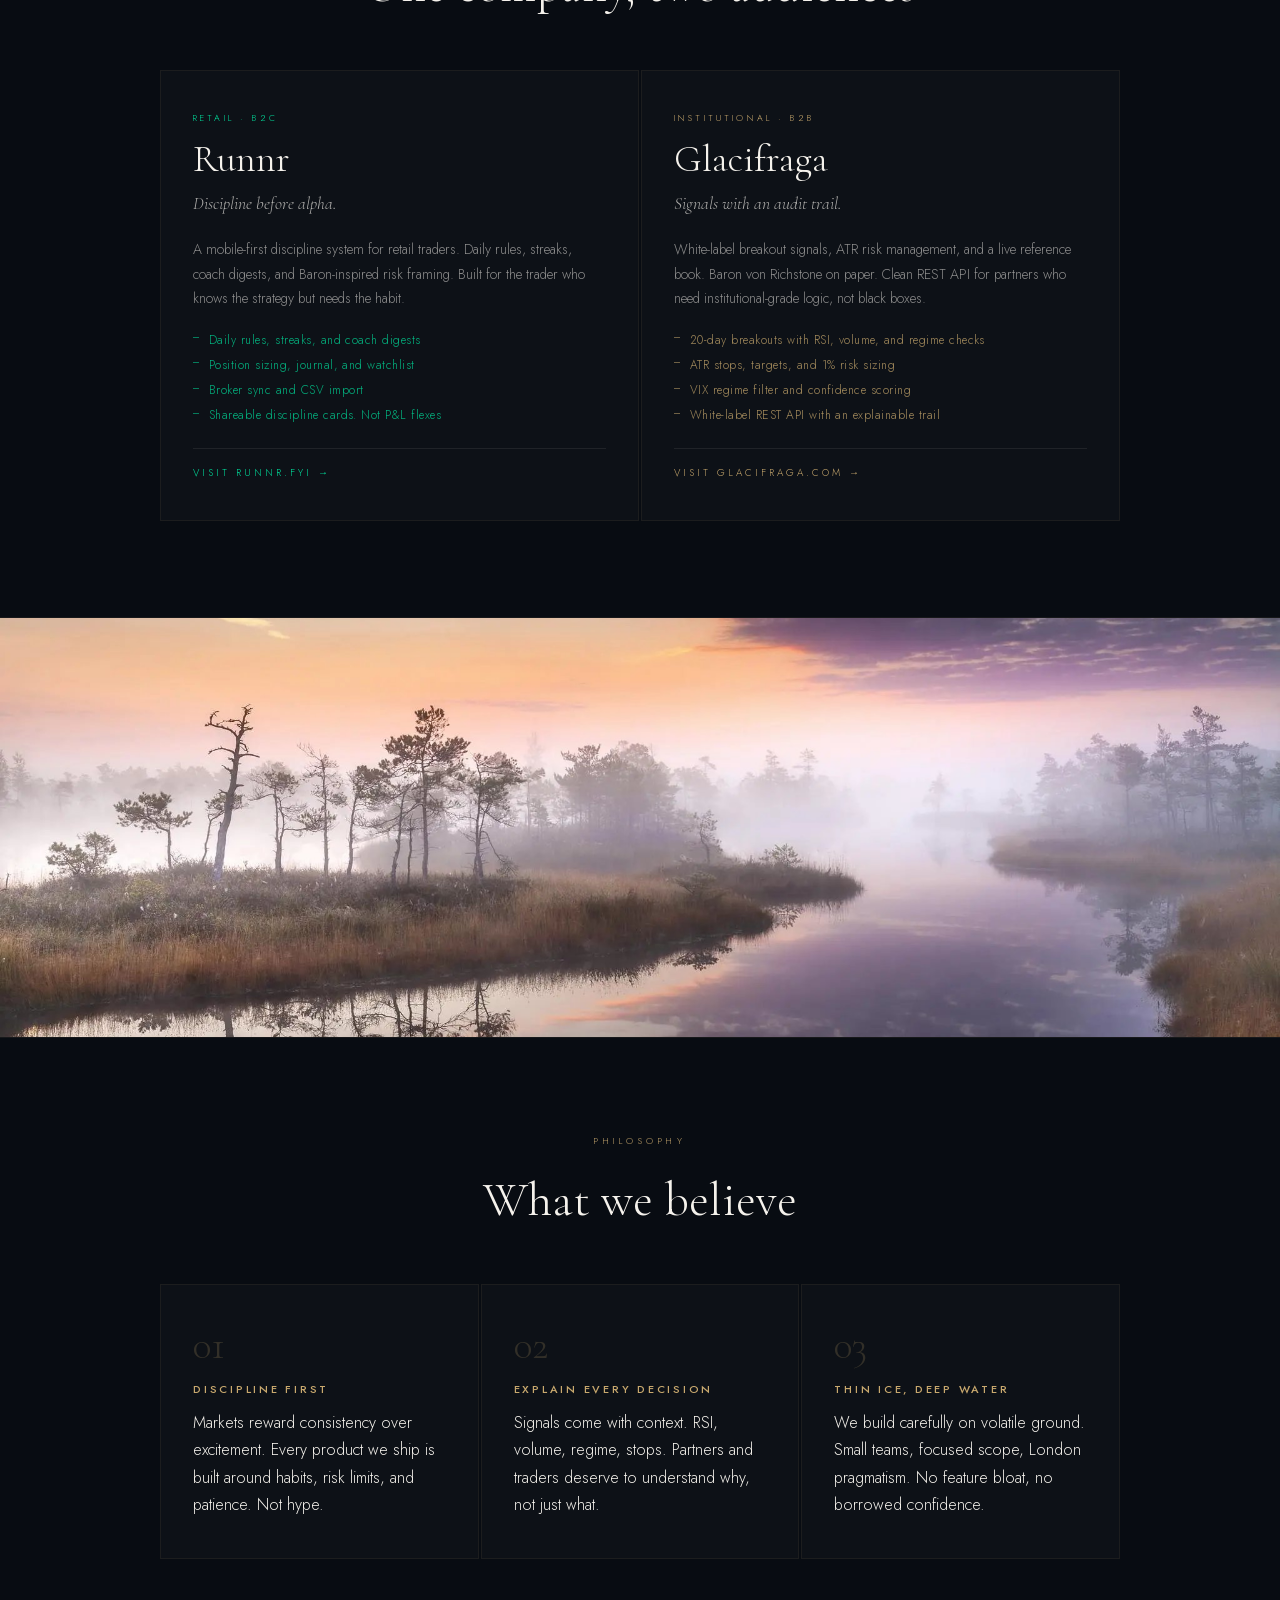
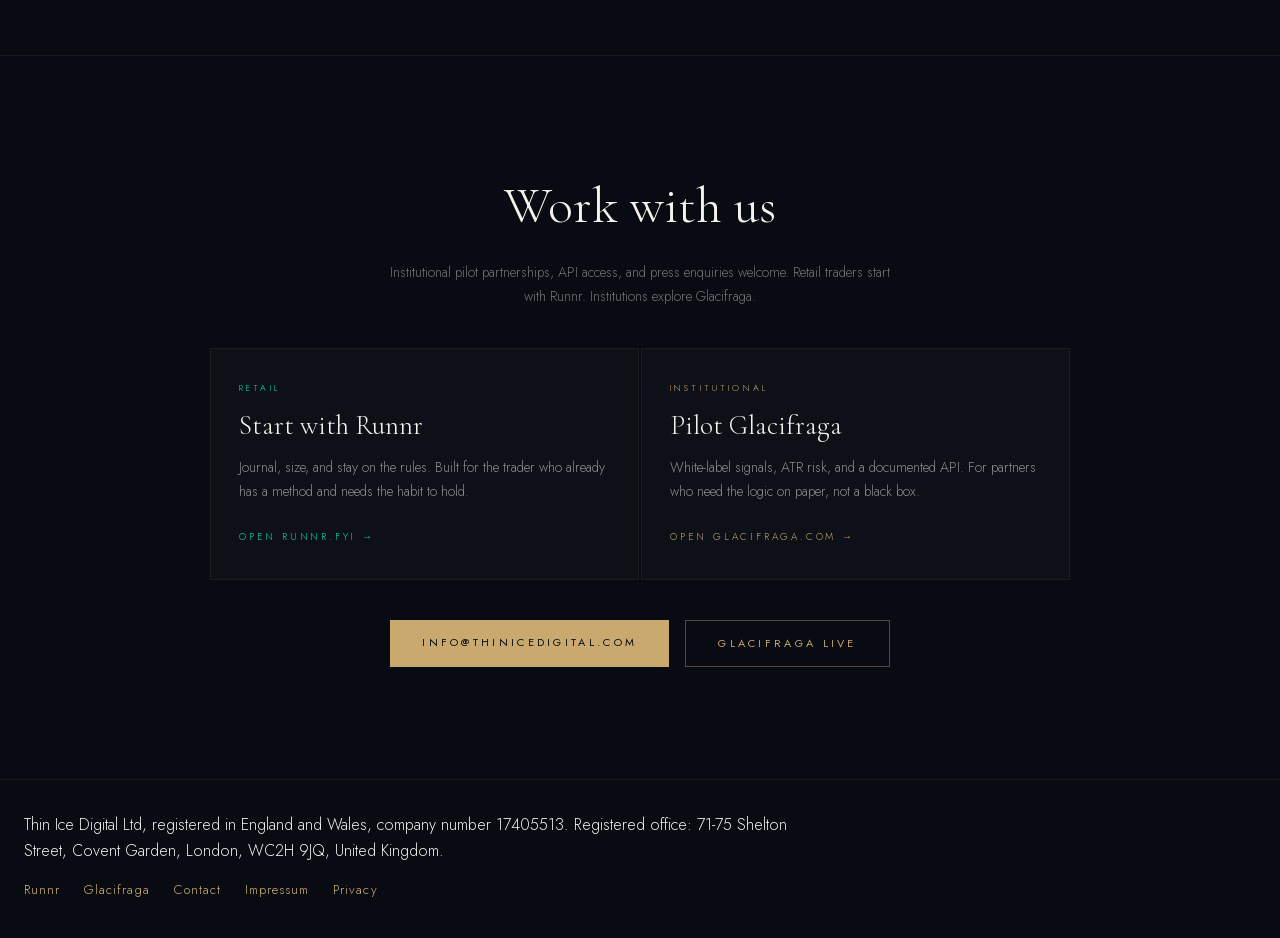
==== commit 118ffa2e: "Raise footer and stat contrast, and drop em dashes from copy. Footer links and stat labels are large" ====
--- a/index.html
+++ b/index.html
@@ -3,7 +3,7 @@
 <head>
 <meta charset="UTF-8">
 <meta name="viewport" content="width=device-width, initial-scale=1.0">
-<title>Thin Ice Digital — Software for markets that reward discipline</title>
+<title>Thin Ice Digital. Software for markets that reward discipline</title>
 <meta name="description" content="Thin Ice Digital Ltd, London, United Kingdom. Software for markets that reward discipline. Runnr for retail traders, Glacifraga for institutions.">
 <link rel="canonical" href="https://thinicedigital.com/">
 <link rel="alternate" hreflang="en" href="https://thinicedigital.com/">
@@ -126,12 +126,12 @@
       <div class="product-audience" data-i18n="runnr.audience">Retail · B2C</div>
       <h3 class="product-name">Runnr</h3>
       <p class="product-tagline" data-i18n="runnr.tagline">Discipline before alpha.</p>
-      <p class="product-desc" data-i18n="runnr.desc">A mobile-first discipline system for retail traders — daily rules, streaks, coach digests, and Baron-inspired risk framing. Built for the trader who knows the strategy but needs the habit.</p>
+      <p class="product-desc" data-i18n="runnr.desc">A mobile-first discipline system for retail traders. Daily rules, streaks, coach digests, and Baron-inspired risk framing. Built for the trader who knows the strategy but needs the habit.</p>
       <ul class="feature-list">
         <li data-i18n="runnr.f1">Daily rules, streaks, and coach digests</li>
         <li data-i18n="runnr.f2">Position sizing, journal, and watchlist</li>
         <li data-i18n="runnr.f3">Broker sync and CSV import</li>
-        <li data-i18n-html="runnr.f4">Shareable discipline cards — not P&amp;L flexes</li>
+        <li data-i18n-html="runnr.f4">Shareable discipline cards. Not P&amp;L flexes</li>
       </ul>
       <a href="https://runnr.fyi" class="product-link" target="_blank" rel="noopener" data-i18n="runnr.link">Visit runnr.fyi →</a>
     </article>
@@ -139,7 +139,7 @@
       <div class="product-audience" data-i18n="glaci.audience">Institutional · B2B</div>
       <h3 class="product-name">Glacifraga</h3>
       <p class="product-tagline" data-i18n="glaci.tagline">Signals with an audit trail.</p>
-      <p class="product-desc" data-i18n="glaci.desc">White-label breakout signals, ATR risk management, and a live reference book — Baron von Richstone on paper. Clean REST API for partners who need institutional-grade logic, not black boxes.</p>
+      <p class="product-desc" data-i18n="glaci.desc">White-label breakout signals, ATR risk management, and a live reference book. Baron von Richstone on paper. Clean REST API for partners who need institutional-grade logic, not black boxes.</p>
       <ul class="feature-list">
         <li data-i18n="glaci.f1">20-day breakouts with RSI, volume, and regime checks</li>
         <li data-i18n="glaci.f2">ATR stops, targets, and 1% risk sizing</li>
@@ -162,12 +162,12 @@
     <div class="philosophy-card">
       <div class="philosophy-number">01</div>
       <div class="philosophy-title" data-i18n="philo.1t">Discipline first</div>
-      <p class="philosophy-desc" data-i18n="philo.1d">Markets reward consistency over excitement. Every product we ship is built around habits, risk limits, and patience — not hype.</p>
+      <p class="philosophy-desc" data-i18n="philo.1d">Markets reward consistency over excitement. Every product we ship is built around habits, risk limits, and patience. Not hype.</p>
     </div>
     <div class="philosophy-card">
       <div class="philosophy-number">02</div>
       <div class="philosophy-title" data-i18n="philo.2t">Explain every decision</div>
-      <p class="philosophy-desc" data-i18n="philo.2d">Signals come with context — RSI, volume, regime, stops. Partners and traders deserve to understand why, not just what.</p>
+      <p class="philosophy-desc" data-i18n="philo.2d">Signals come with context. RSI, volume, regime, stops. Partners and traders deserve to understand why, not just what.</p>
     </div>
     <div class="philosophy-card">
       <div class="philosophy-number">03</div>
@@ -179,7 +179,7 @@
 
 <section class="cta-section" id="contact">
   <h2 data-i18n="cta.title">Work with us</h2>
-  <p data-i18n="cta.lead">Institutional pilot partnerships, API access, and press enquiries welcome. Retail traders — start with Runnr. Institutions — explore Glacifraga.</p>
+  <p data-i18n="cta.lead">Institutional pilot partnerships, API access, and press enquiries welcome. Retail traders start with Runnr. Institutions explore Glacifraga.</p>
   <div class="lanes">
     <article class="lane retail">
       <div class="lane-kicker" data-i18n="cta.retail">Retail</div>
@@ -213,4 +213,4 @@
 </footer>
 <script src="js/i18n.js" defer></script>
 </body>
-</html>
+</html>
--- a/css/site.css
+++ b/css/site.css
@@ -263,8 +263,8 @@
   color:var(--gold-light);line-height:1.15;margin-bottom:0.5rem;
 }
 .stat-label{
-  font-size:9px;letter-spacing:0.35em;text-transform:uppercase;
-  color:rgba(245,242,236,0.4);
+  font-size:12px;letter-spacing:0.35em;text-transform:uppercase;
+  color:#B6BDC9;
 }
 .stat-sub{font-size:14px;color:#F5F2EC;margin-top:4px}
 .products-section{padding:6rem 2rem;border-top:1px solid rgba(201,169,110,0.08)}
@@ -400,8 +400,8 @@
 }
 .footer-links{display:flex;gap:1.5rem;flex-wrap:wrap}
 footer a{
-  font-size:11px;color:rgba(201,169,110,0.45);
-  text-decoration:none;letter-spacing:0.15em;transition:color 0.2s;
+  font-size:13px;color:#C9A96E;
+  text-decoration:none;letter-spacing:0.08em;transition:color 0.2s;
 }
 footer a:hover,footer a:focus-visible{color:var(--gold)}
 .page-main{
@@ -418,6 +418,7 @@
   font-size:clamp(2.2rem,5vw,3.4rem);
   margin-bottom:0.75rem;
 }
+.page-main h1:has(+ .notice-line){margin-bottom:1.5rem}
 .page-lead{
   font-family:"Cormorant Garamond",serif;font-style:italic;
   color:var(--white-dim);font-size:1.2rem;margin-bottom:2.5rem;
@@ -431,7 +432,8 @@
   color:var(--gold);margin:1.4rem 0 0.5rem;font-weight:500;
 }
 .legal p,.legal li{font-size:15px;line-height:1.8;color:var(--muted);margin-bottom:0.85rem}
-.legal p.notice-line{color:#F5F2EC;font-size:16px;line-height:1.7}
+.legal p.notice-line{color:#F5F2EC;font-size:16px;line-height:1.7;margin-bottom:0.4rem}
+.legal h1 + p.notice-line{margin-bottom:1.5rem}
 .legal p.notice-line a{color:#F5F2EC;text-decoration:underline;text-underline-offset:0.18em}
 .legal ul{padding-left:1.2rem;margin-bottom:1rem}
 .legal a{color:var(--gold);text-decoration:none}
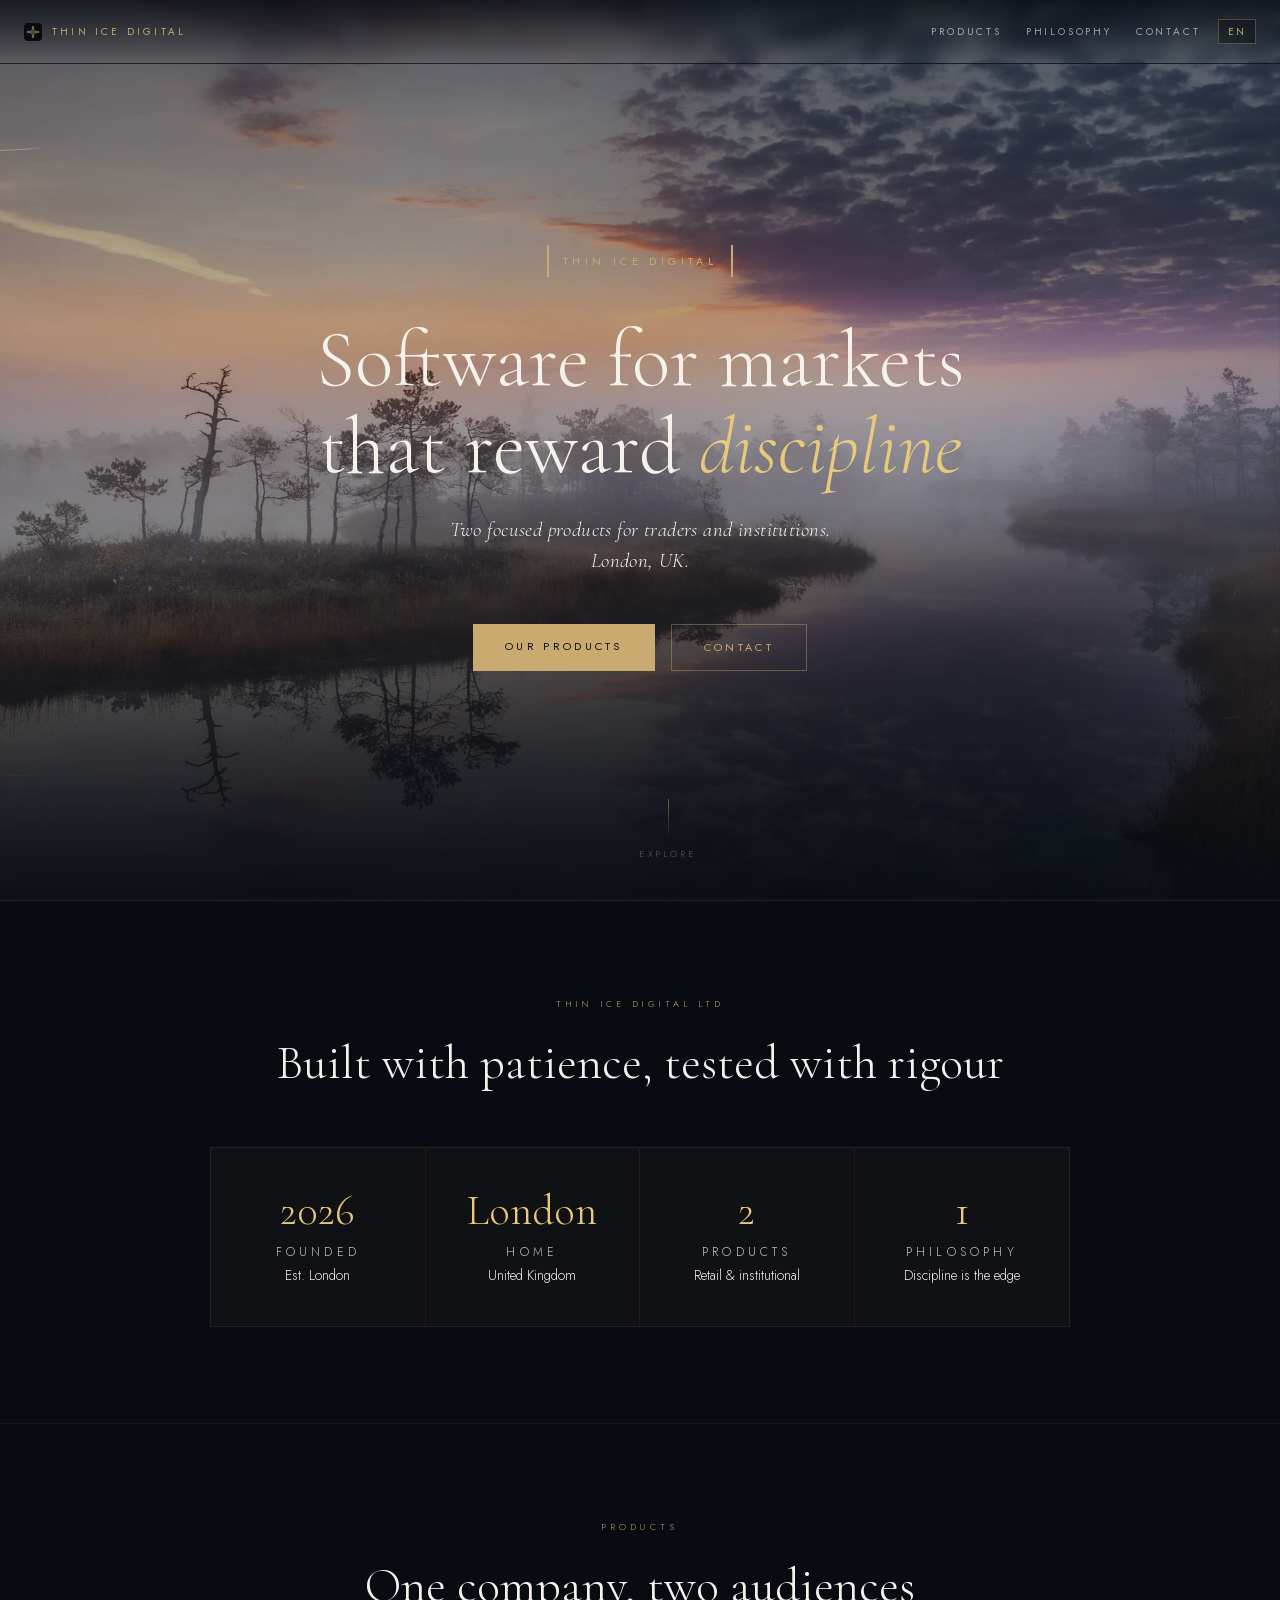
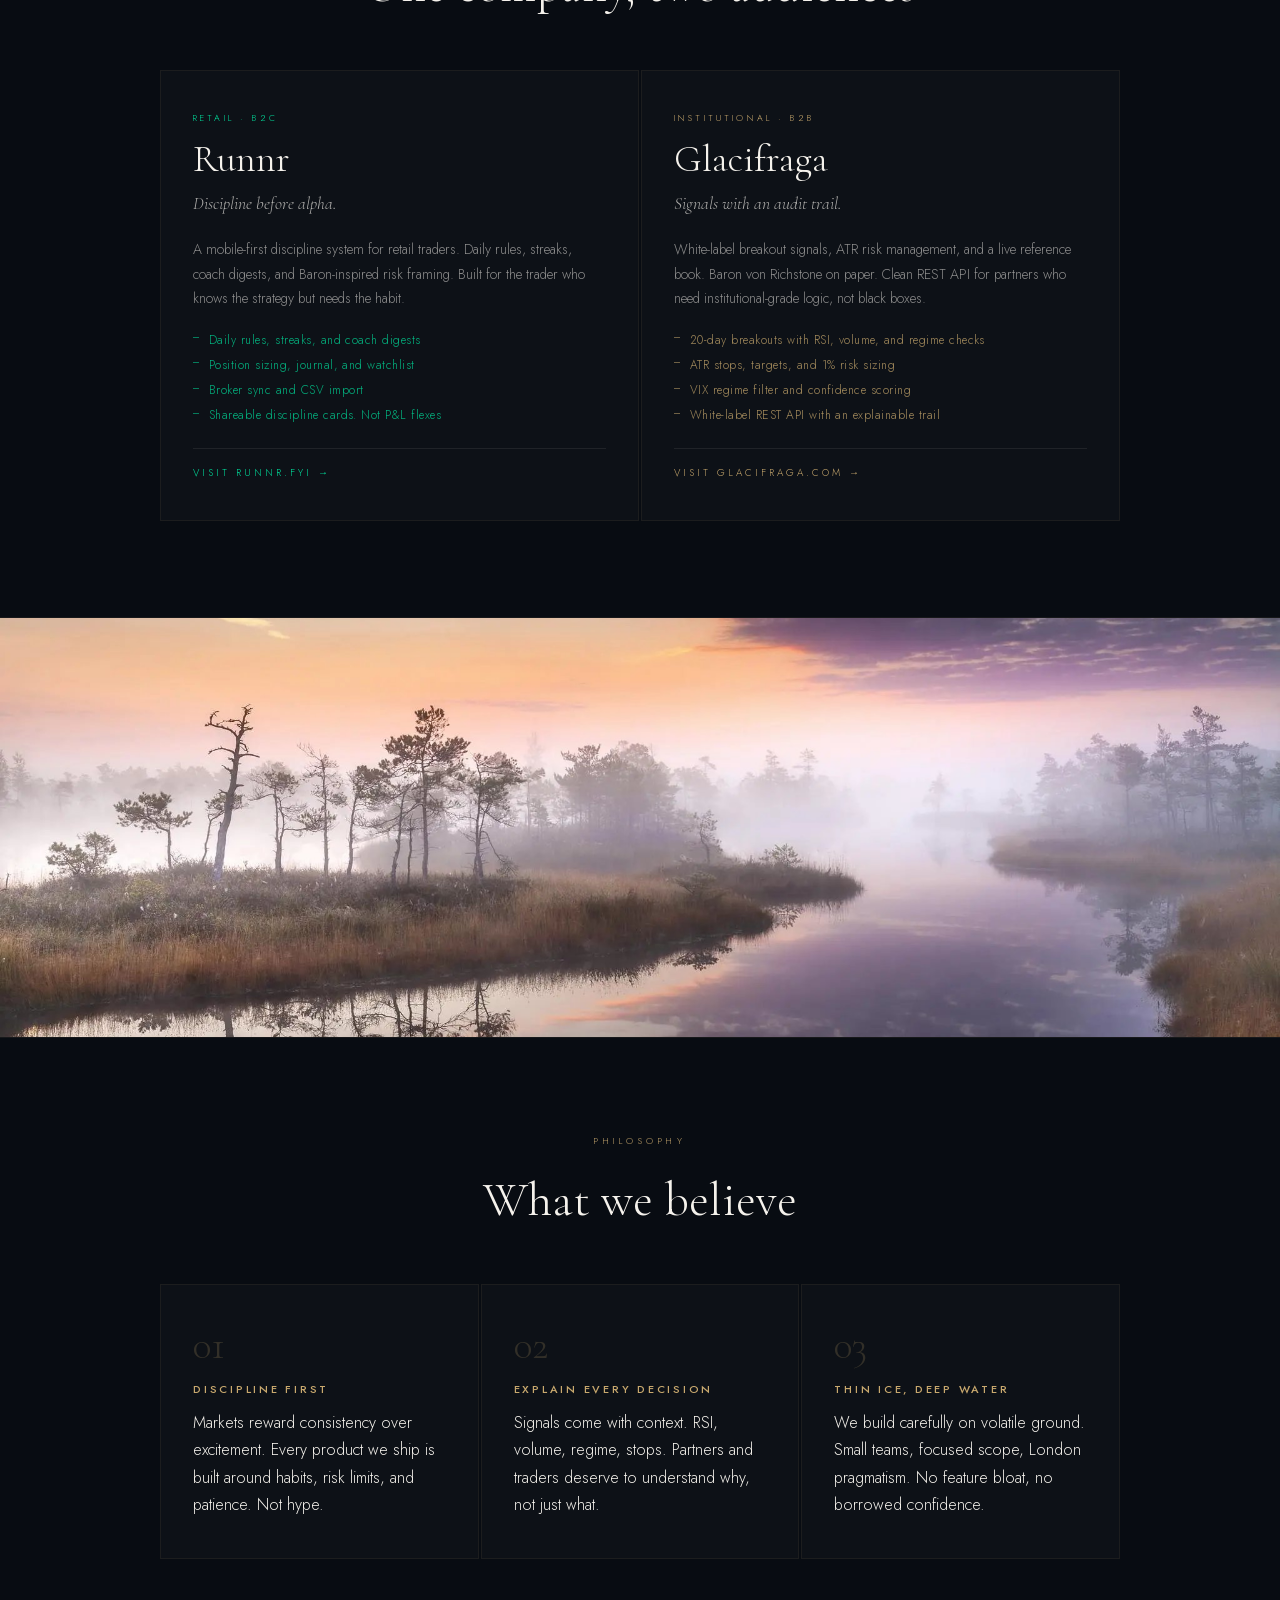
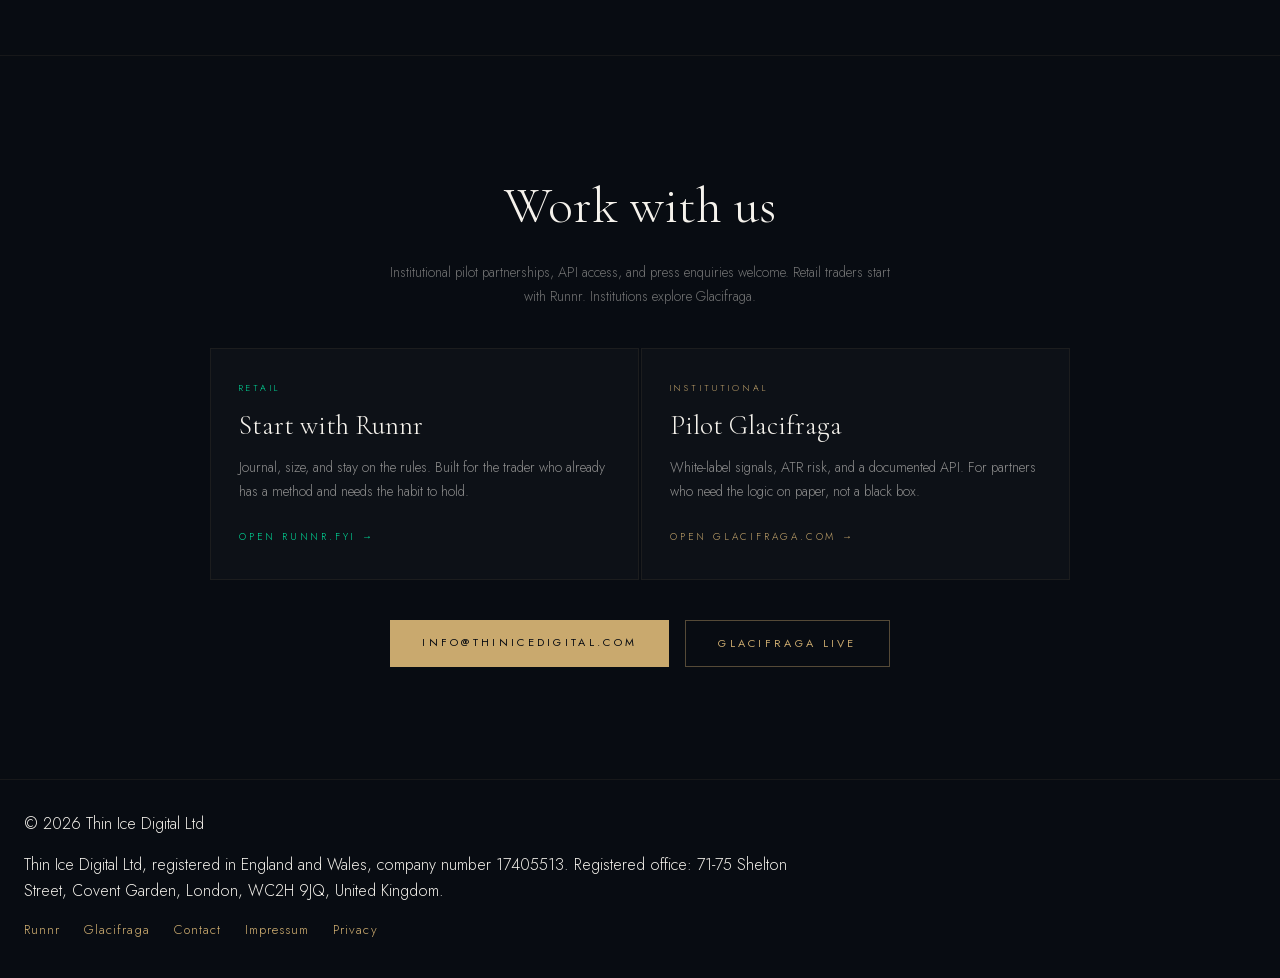
==== commit 722a49c0: "Restore the copyright line and links disclaimer, and correct director and VAT wording. Harald's Fren" ====
--- a/index.html
+++ b/index.html
@@ -202,6 +202,7 @@
 </main>
 
 <footer>
+  <p class="footer-copy">&copy; 2026 Thin Ice Digital Ltd</p>
   <p class="footer-company" data-i18n="footer.company">Thin Ice Digital Ltd, registered in England and Wales, company number 17405513. Registered office: 71-75 Shelton Street, Covent Garden, London, WC2H 9JQ, United Kingdom.</p>
   <div class="footer-links">
     <a href="https://runnr.fyi" target="_blank" rel="noopener">Runnr</a>
--- a/css/site.css
+++ b/css/site.css
@@ -394,6 +394,10 @@
   display:flex;flex-direction:column;align-items:flex-start;
   gap:1rem;background:var(--bg);
 }
+.footer-copy{
+  font-size:16px;line-height:1.5;color:#F5F2EC;
+  letter-spacing:0;
+}
 .footer-company{
   font-size:16px;line-height:1.65;color:#F5F2EC;
   letter-spacing:0;max-width:48rem;
